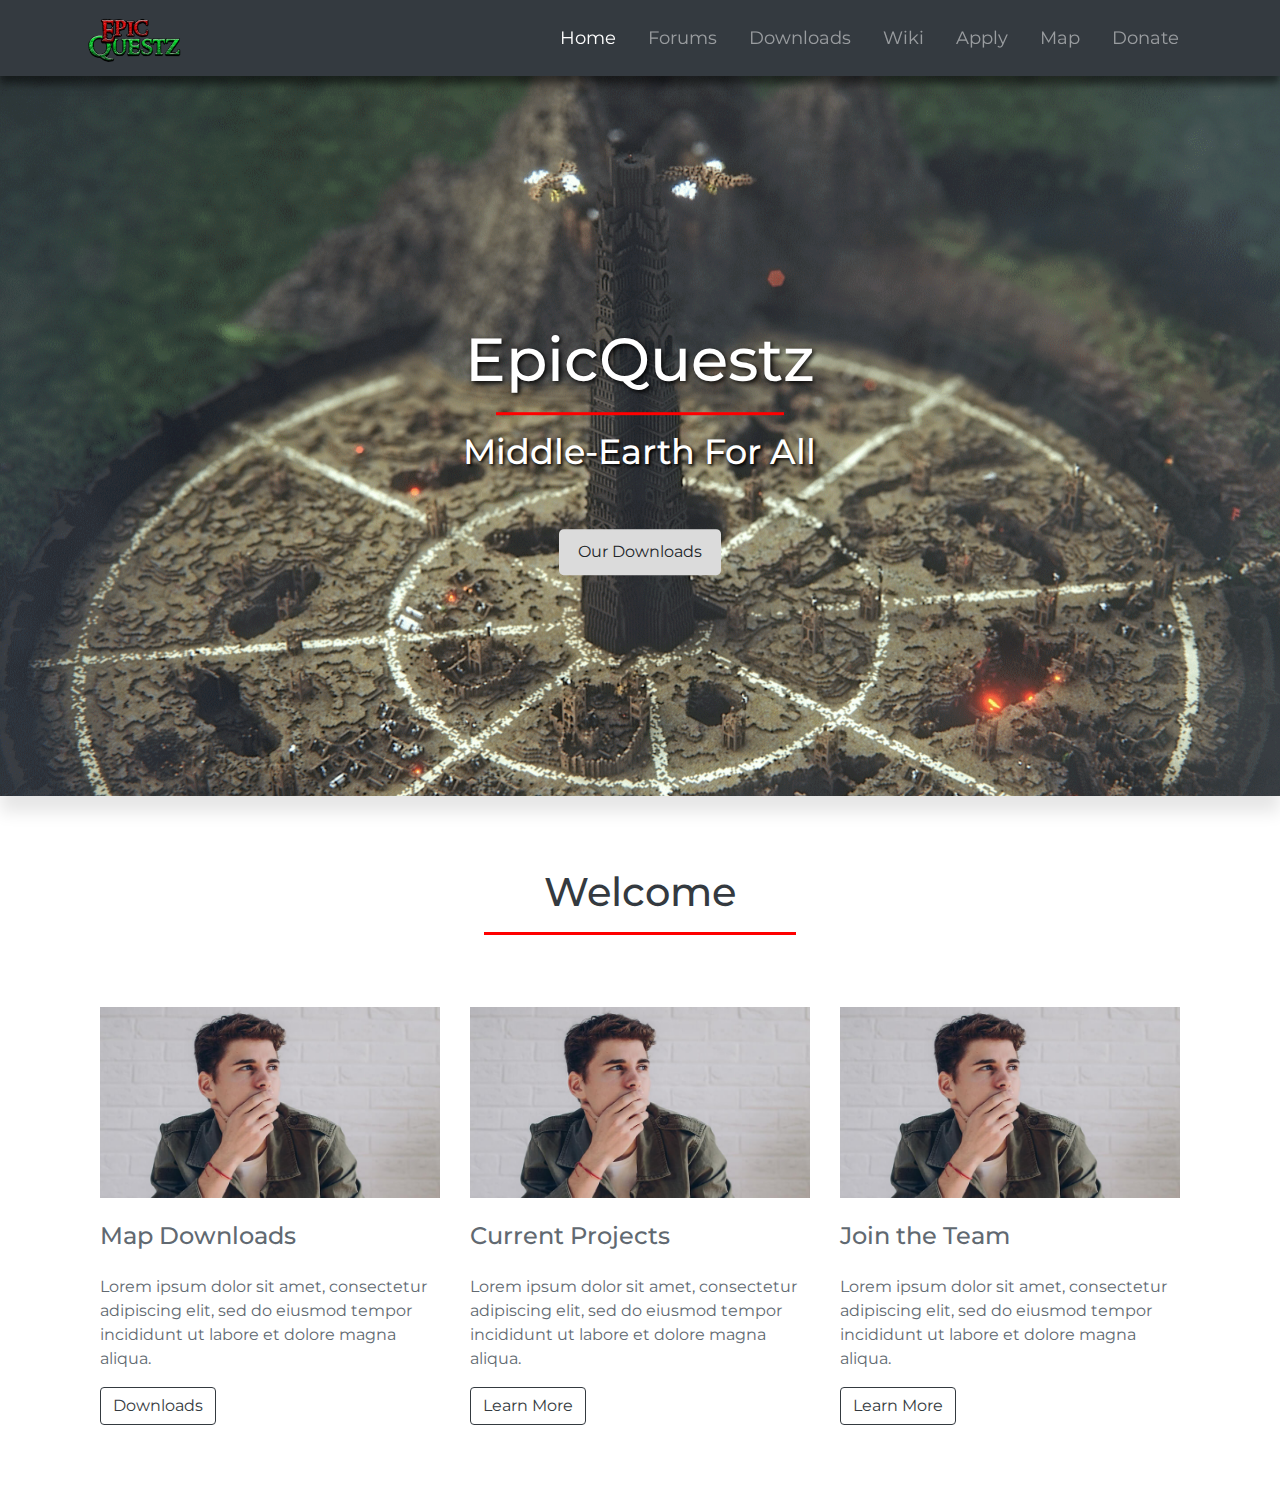
==== index.html @ c65440f3 "Initial Shit" ====
<!DOCTYPE html>
<html lang="en">
<head>
	<meta charset="UTF-8">
	<meta name="viewport" content="width=device-width, initial-scale=1.0, viewport-fit=cover">
   <meta http-equiv="X-UA-Compatible" content="ie=edge">
	<title>EpicQuestz | Middle-Earth for All</title>
	<link rel="shortcut icon" href="img/favicon.png">
	<!-- Bootstrap 4.5 CSS -->
	<link rel="stylesheet" href="css/bootstrap.min.css">
	<!-- Style CSS -->
	<link rel="stylesheet" href="css/style.css">
	<!-- Google Fonts -->
	<link href="https://fonts.googleapis.com/css?family=Montserrat:300,400,500,600,700&display=swap" rel="stylesheet">
</head>
<body>



	<!-- Navigation -->
	<nav class="navbar bg-dark navbar-dark navbar-expand-lg">
		<div class="container">
			<a href="index.html" class="navbar-brand"><img src="img/logo.png" alt="Logo"></a>
			
			<button class="navbar-toggler" type="button" data-toggle="collapse" data-target="#navbarResonsive">
				<span class="navbar-toggler-icon"></span>
			</button>
			
			
			<div class="collapse navbar-collapse" id="navbarResponsive">
				<ul class="navbar-nav ml-auto">
					<li class="nav-item"><a href="index.html" class="nav-link active">Home</a></li>
					<li class="nav-item"><a href="" class="nav-link">Forums</a></li>
					<li class="nav-item"><a href="" class="nav-link">Downloads</a></li>
					<li class="nav-item"><a href="" class="nav-link">Wiki</a></li>
					<li class="nav-item"><a href="" class="nav-link">Apply</a></li>
					<li class="nav-item"><a href="" class="nav-link">Map</a></li>
					<li class="nav-item"><a href="" class="nav-link">Donate</a></li>
				</ul>
				
				
			</div>
		
		</div>
	</nav>
	<!-- End Navigation -->


	<!-- Image Carousel -->

	<div id="carousel" class="carousel slide row" data-ride="carousel" data-interval="5000">

		<!-- Carousel Content -->
		<div id="carousel-inner" class="w-100">
			<div class="carousel-item active">
				<img src="img/carousel/2.png" class="w-100">
				<div class="carousel-caption">
					<div class="container">
						<div class="row justify-content-center">
							<div class="col-8 d-none d-lg-block py-3 px-0">
								<h1>EpicQuestz</h1>
								<div class="border-top border-primary w-50 mx-auto my-3"></div>
								<h3 class="pb=3">Middle-Earth For All</h3>
								<a href="#" class="btn btn-light btn-lg">Our Downloads</a>
							</div>
						</div>
					</div>
				</div>
			</div>
			<div class="carousel-item">
				<img src="img/carousel/1.png" class="w-100">
				<div class="carousel-caption">
					<div class="container">
						<div class="row justify-content-center">
							<div class="col-8 d-none d-lg-block py-3 px-0">
								<h1>EpicQuestz</h1>
								<div class="border-top border-primary w-50 mx-auto my-3"></div>
								<h3 class="pb=3">build.epicquestz.com</h3>
								<a href="#" class="btn btn-light btn-lg">Join Us!</a>
							</div>
						</div>
					</div>
				</div>
			</div>
			<div class="carousel-item">
				<img src="img/carousel/3.png" class="w-100">
				<div class="carousel-caption">
					<div class="container">
						<div class="row justify-content-center">
							<div class="col-8 d-none d-lg-block py-3 px-0">
								<h1>EpicQuestz</h1>
								<div class="border-top border-primary w-50 mx-auto my-3"></div>
								<h3 class="pb=3">Tolkien in Minecraft</h3>
								<a href="#" class="btn btn-light btn-lg">About Us</a>
							</div>
						</div>
					</div>
				</div>
			</div>
		</div>
		
		
		<!-- End Carousel Content -->


	</div>
		<!-- End Image Carousel -->


	
		<!-- Main Page Heading -->
	<div>
		<div class="col-12 text-center mt-5">
			<h1 class="text-dark pt-4">Welcome</h1>
			<div class="border-top border-primary w-25 mx-auto my-3">
			</div>
		</div>
		
<!-- Three Column Section -->	

		<div class="container">
			<div class="row my-5">
				<div class="col-md-4 my-4">
					<img src="img/1.jpg" class="w-100">
					<h4 class="my-4">Map Downloads</h4>
					<p>Lorem ipsum dolor sit amet, consectetur adipiscing elit, sed do eiusmod tempor incididunt ut labore et dolore magna aliqua.</p>
					<a href="#" class="btn btn-outline-dark btn-md">Downloads</a>
				</div>
				<div class="col-md-4 my-4">
					<img src="img/1.jpg" class="w-100">
					<h4 class="my-4">Current Projects</h4>
					<p>Lorem ipsum dolor sit amet, consectetur adipiscing elit, sed do eiusmod tempor incididunt ut labore et dolore magna aliqua.</p>
					<a href="#" class="btn btn-outline-dark btn-md">Learn More</a>
				</div>
				<div class="col-md-4 my-4">
					<img src="img/1.jpg" class="w-100">
					<h4 class="my-4">Join the Team</h4>
					<p>Lorem ipsum dolor sit amet, consectetur adipiscing elit, sed do eiusmod tempor incididunt ut labore et dolore magna aliqua.</p>
					<a href="#" class="btn btn-outline-dark btn-md">Learn More</a>
				</div>
			</div>
		</div>
	</div>







	<!-- End Three Column Section -->


	<!-- Emoji Navbar First -->


	<!-- Start Fixed Background IMG -->

	<!-- End Fixed Background IMG -->
 
	
	<!-- Emoji Navbar Second -->


	<!-- Modal Popup -->

		
	<!-- Start Two Column Section -->

	<!-- End Two Column Section -->


	<!-- Start Jumbotron -->

	<!-- End Jumbotron -->


	<!-- Start Footer -->

	<!-- End Footer -->


	<!-- Start Socket -->

	<!-- End Socket -->

	<div class="container my-5"></div>

	<!-- Script Source Files -->

	<!-- jQuery -->
	<script src="js/jquery-3.5.1.min.js"></script>
	<!-- Bootstrap 4.5 JS -->
	<script src="js/bootstrap.min.js"></script>
	<!-- Popper JS -->
	<script src="js/popper.min.js"></script>
	<!-- Font Awesome -->
	<script src="js/all.min.js"></script>

	<!-- End Script Source Files -->
</body>
</html>
---- css/style.css ----
/*-- Body Reset --*/
body {
  overflow-x: hidden;
  font-family: 'Montserrat', sans-serif;
  color: #616971;
}


/*============= NAVIGATION =============*/
.navbar-brand img {
	height: 3rem;
}

.navbar {
	font-size: 1.15rem;
	font-weight:400;
	box-shadow: 0 .5rem .5rem rgba(0, 0, 0, .5);
	z-index: 1;
}

.nav-item {
	padding: .5rem;
}



/*============= CAROUSEL =============*/

#carousel {
	box-shadow: 0 1rem 1rem rgba(0, 0, 0, .1);
}

.carousel-inner {
	max-height: 30rem!important;
	width: 100%;
	height: 100%;	
}
/*---Change Carousel Transition Speed --*/
.carousel-item-next,
.carousel-item-prev,
.carousel-item.active {
	transition: transform 1.2s ease;
}

.carousel-item .img-fluid {

}


/*-- Carousel Content --*/
.carousel-caption {
	position: absolute;
	top: 52%;
	transform: translateY(-50%);
}

.carousel-caption h1 {
	font-size: 3.8rem;
	text-shadow: .1rem .1rem .3rem rgba(0, 0, 0, 1);
}

.carousel-caption h3 {
	font-size: 2.2rem;
	text-shadow: .1rem .1rem .2rem rgba(0, 0, 0, 1);
}

.border-primary {
	border-top: .2rem solid #FF0000!important;
}

.btn-lg {
	border-radius: 1;
	font-size: 1rem;
	border-width: medium;
	background-color: #dbdbdb;
	border-color: #dbdbdb;
	margin-top: 3rem;
}



/*===== FIXED BACKGROUND IMG =====*/

.fixed-background {
  overflow: hidden; /*-- Correction for iOS --*/
}



/*-- Emoji Navbar --*/



/*============= FOOTER =============*/



/*============= SOCKET =============*/



/*============= MEDIA QUERIES =============*/

/* Devices under 1199px (xl) */
@media (max-width: 1199.98px) {

}
/* Devices under 768px (md) */
@media (max-width: 767.98px) {

}


/*============ BOOTSTRAP BREAK POINTS:

Extra small (xs) devices (portrait phones, less than 576px)
No media query since this is the default in Bootstrap

Small (sm) devices (landscape phones, 576px and up)
@media (min-width: 576px) { ... }

Medium (md) devices (tablets, 768px and up)
@media (min-width: 768px) { ... }

Large (lg) devices (desktops, 992px and up)
@media (min-width: 992px) { ... }

Extra (xl) large devices (large desktops, 1200px and up)
@media (min-width: 1200px) { ... }

=============*/

/*-- Bootstrap Mobile Gutter Fix --*/
.row, .container-fluid {
  margin-left: 0px !important;
  margin-right: 0px !important;
}

/*-- Fixed Background Image --*/
.fixed-background {
  position: relative;
  width: 100%;
  z-index: 1000!important;
}
.fixed-wrap {
  clip: rect(0, auto, auto, 0);
  position: absolute;
  top: 0;
  left: 0;
  width: 100%;
  height: 100%;
  z-index: -999 !important;
}
.fixed {
  z-index: -999!important;
  display: block;
  top: 0;
  left: 0;
  width: 100%;
  height: 100%;
  background-size: cover;
  background-position: center center;
  -webkit-transform: translateZ(0);
  transform: translateZ(0);
  will-change: transform;
}
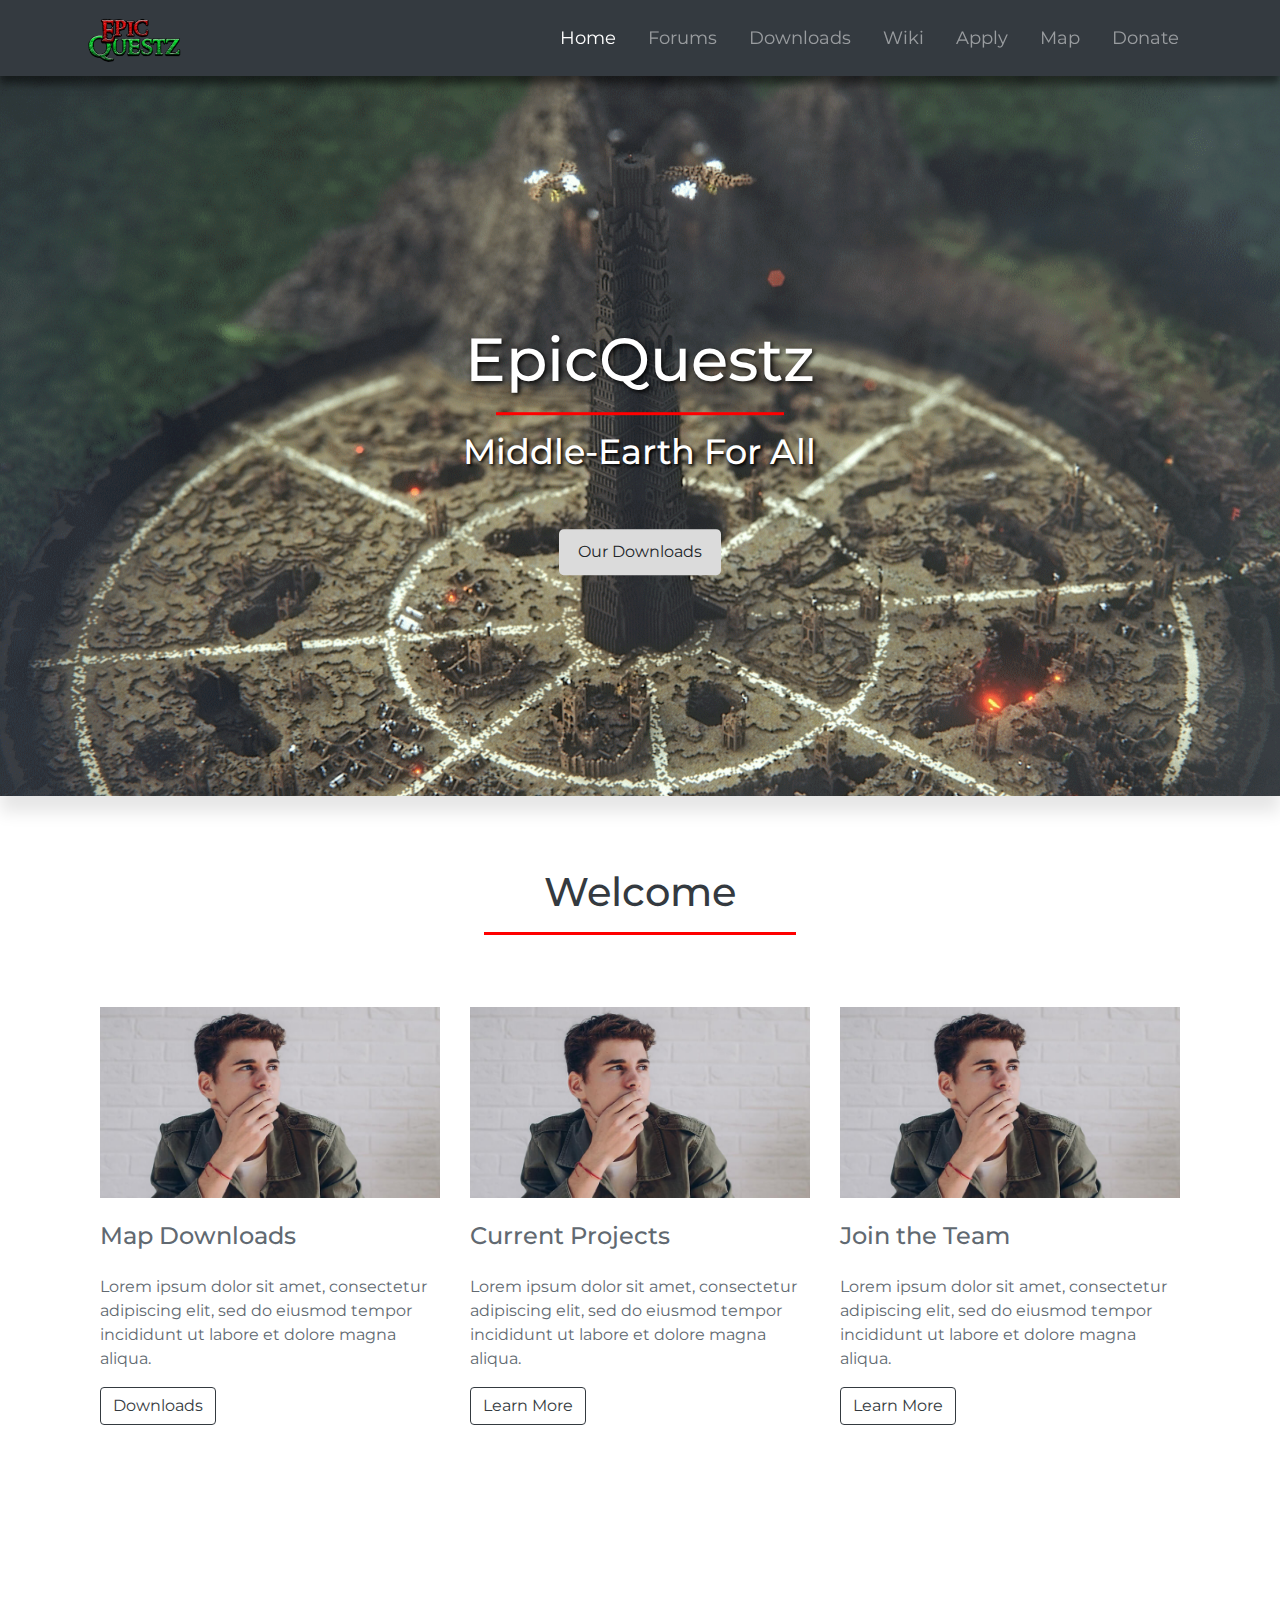
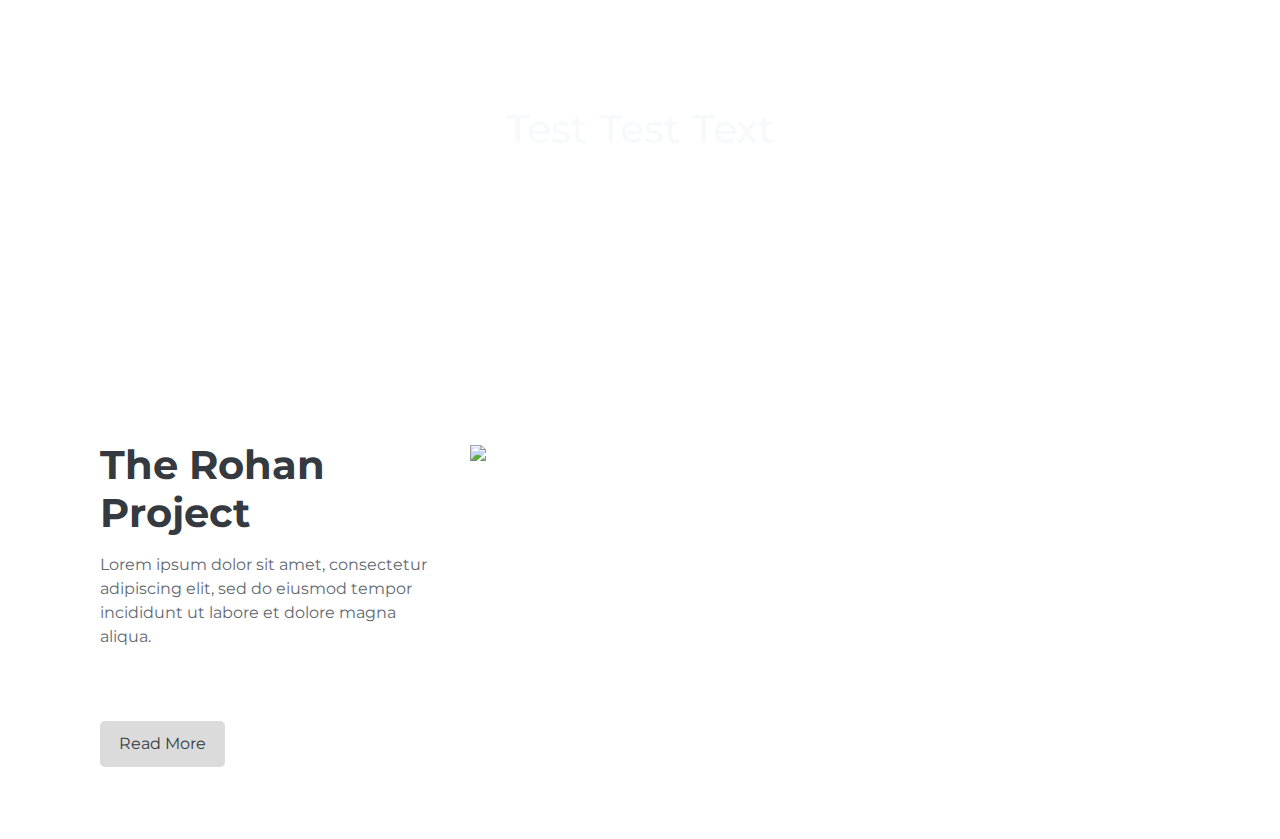
==== commit 6fe7ace1: "More general work on homepage" ====
--- a/index.html
+++ b/index.html
@@ -43,7 +43,6 @@
 		
 		</div>
 	</nav>
-	<!-- End Navigation -->
 
 
 	<!-- Image Carousel -->
@@ -98,17 +97,12 @@
 				</div>
 			</div>
 		</div>
-		
-		
-		<!-- End Carousel Content -->
-
-
-	</div>
-		<!-- End Image Carousel -->
+	</div>
+
 
 
 	
-		<!-- Main Page Heading -->
+	<!-- Main Page Heading -->
 	<div>
 		<div class="col-12 text-center mt-5">
 			<h1 class="text-dark pt-4">Welcome</h1>
@@ -116,7 +110,7 @@
 			</div>
 		</div>
 		
-<!-- Three Column Section -->	
+	<!-- Three Column Section -->	
 
 		<div class="container">
 			<div class="row my-5">
@@ -146,26 +140,36 @@
 
 
 
-
-
-	<!-- End Three Column Section -->
-
-
-	<!-- Emoji Navbar First -->
-
-
-	<!-- Start Fixed Background IMG -->
-
-	<!-- End Fixed Background IMG -->
- 
+	<!-- Fixed Background IMG -->
 	
-	<!-- Emoji Navbar Second -->
-
-
-	<!-- Modal Popup -->
-
-		
-	<!-- Start Two Column Section -->
+	<div class="fixed-background">
+		<div class="row text-light py-5">
+			<div class="col-12 text-center">
+				<h1>Test Test Text</h1>
+			</div>
+		
+		</div>
+
+		
+		<div class="fixed-wrap">
+			<div class="fixed">
+			</div>
+		</div>
+	</div>
+
+
+		
+	<!-- Two Column Section -->
+	<div class="container my-5">
+		<div class="row py-4">
+			<div class="col-lg-4 mb-4 my-lg-auto">
+				<h1 class="text-dark font-weight-bold mb-3">The Rohan Project</h1>
+				<p class="mb-4">Lorem ipsum dolor sit amet, consectetur adipiscing elit, sed do eiusmod tempor incididunt ut labore et dolore magna aliqua.</p>
+				<a href="#" class="btn btn-outline-dark btn-lg">Read More</a>
+			</div>
+			<div class="col-lg-8"><img src="img/Rohan.png" class="w-100"></div>
+		</div>
+	</div>
 
 	<!-- End Two Column Section -->
 
--- a/css/style.css
+++ b/css/style.css
@@ -82,10 +82,14 @@
 /*===== FIXED BACKGROUND IMG =====*/
 
 .fixed-background {
-  overflow: hidden; /*-- Correction for iOS --*/
+	overflow: hidden;
+	padding: 10rem 0;
 }
 
-
+.fixed {
+	background-image: url('../img/Background.png');
+	position: fixed;
+}
 
 /*-- Emoji Navbar --*/
 
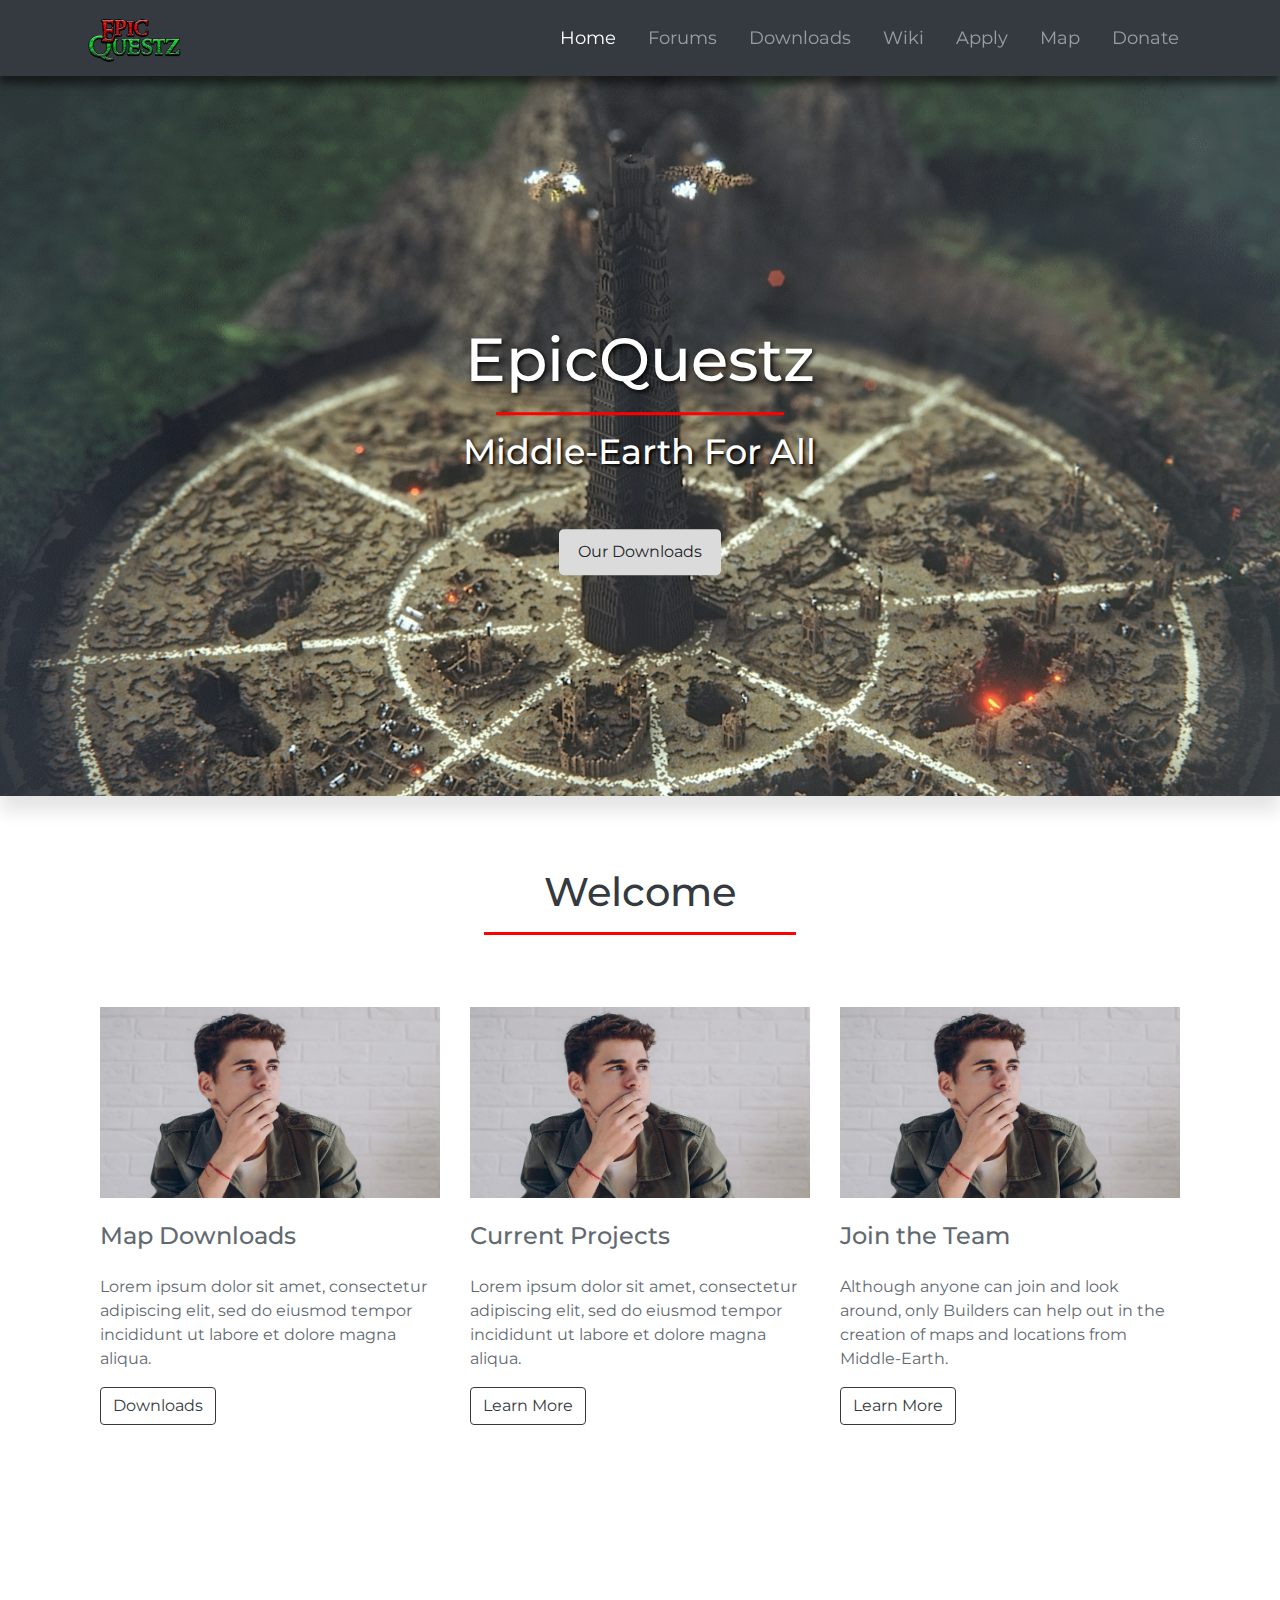
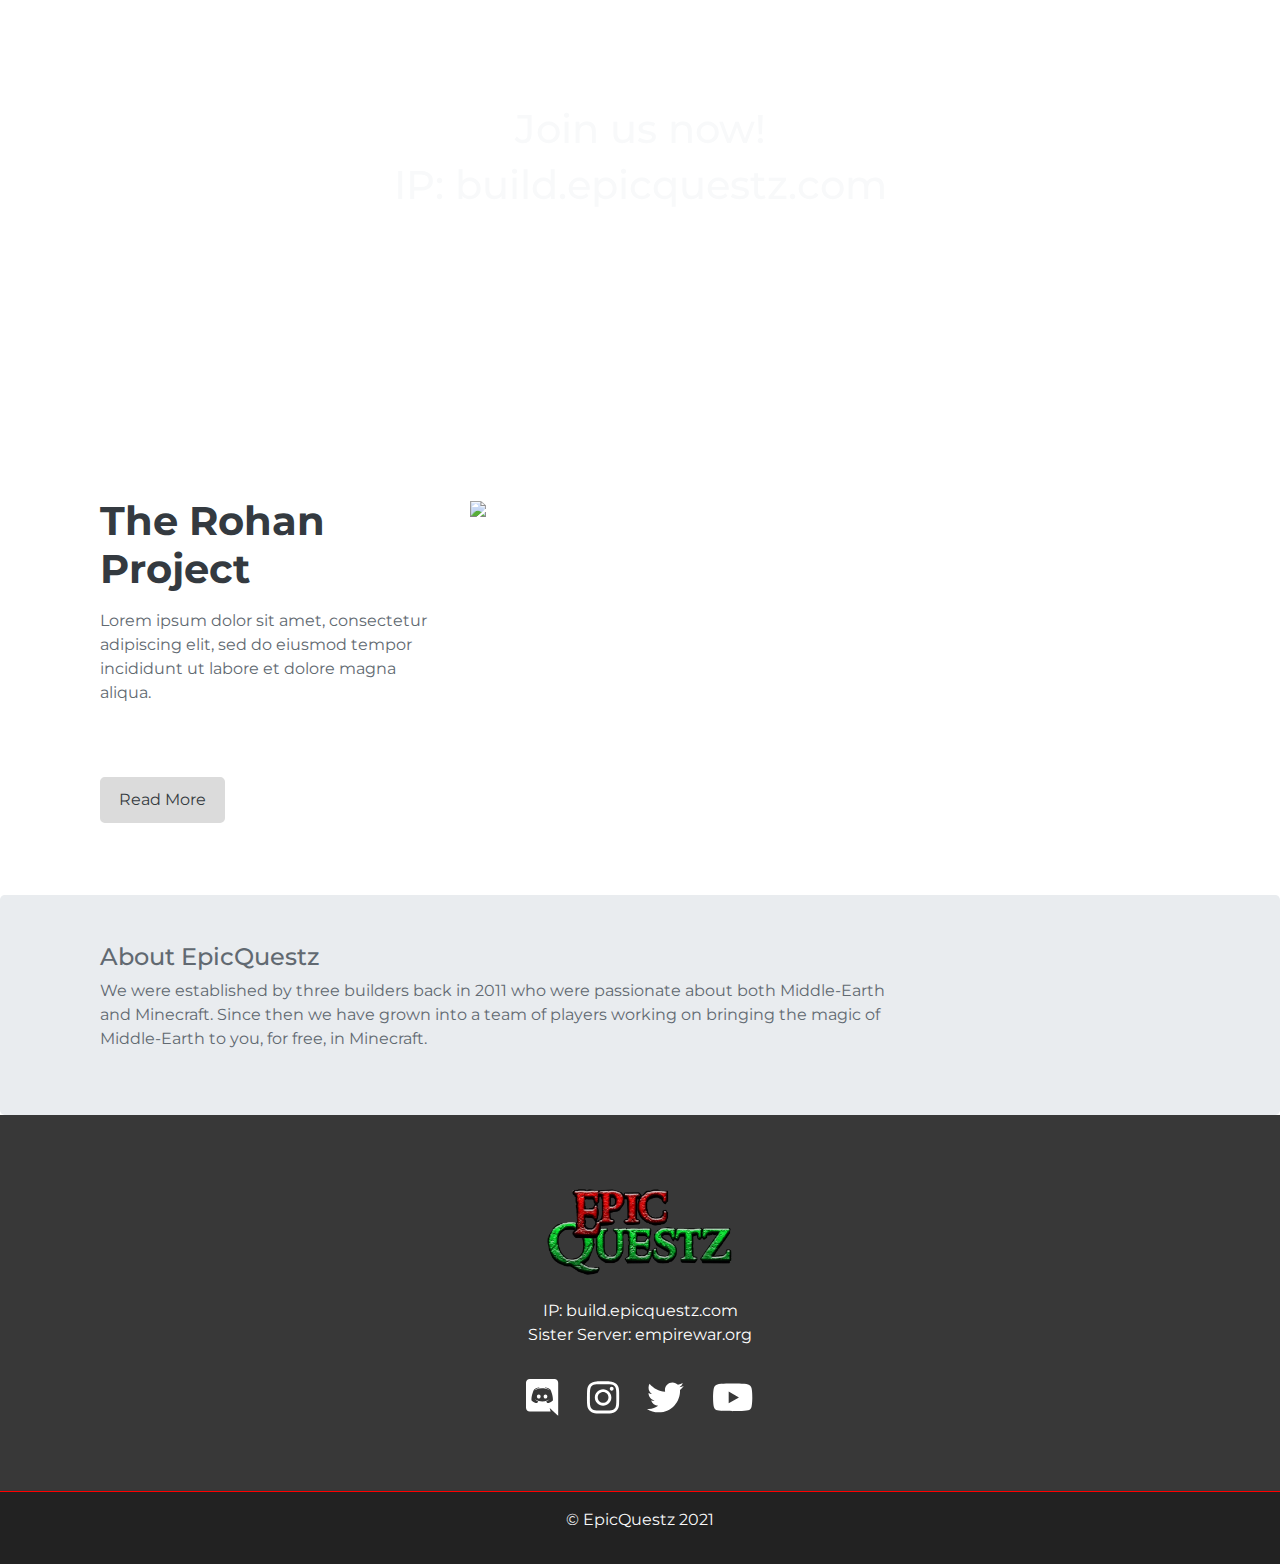
==== commit 43db3cc6: "Further Changes" ====
--- a/index.html
+++ b/index.html
@@ -129,7 +129,7 @@
 				<div class="col-md-4 my-4">
 					<img src="img/1.jpg" class="w-100">
 					<h4 class="my-4">Join the Team</h4>
-					<p>Lorem ipsum dolor sit amet, consectetur adipiscing elit, sed do eiusmod tempor incididunt ut labore et dolore magna aliqua.</p>
+					<p>Although anyone can join and look around, only Builders can help out in the creation of maps and locations from Middle-Earth.</p>
 					<a href="#" class="btn btn-outline-dark btn-md">Learn More</a>
 				</div>
 			</div>
@@ -145,7 +145,8 @@
 	<div class="fixed-background">
 		<div class="row text-light py-5">
 			<div class="col-12 text-center">
-				<h1>Test Test Text</h1>
+				<h1>Join us now!</h1>
+				<h1>IP: build.epicquestz.com</h1>
 			</div>
 		
 		</div>
@@ -171,24 +172,49 @@
 		</div>
 	</div>
 
-	<!-- End Two Column Section -->
-
-
-	<!-- Start Jumbotron -->
-
-	<!-- End Jumbotron -->
-
-
-	<!-- Start Footer -->
-
-	<!-- End Footer -->
-
-
-	<!-- Start Socket -->
-
-	<!-- End Socket -->
-
-	<div class="container my-5"></div>
+
+
+	<!-- "Jumbotron" -->
+
+	<div class="jumbotron py-5 mb-0">
+		<div class="container">
+			<div class="row">
+				<div class="col-md-7 col-lg-8 col-xl-9 my-auto">
+					<h4>About EpicQuestz</h4>
+					<p>We were established by three builders back in 2011 who were passionate about both Middle-Earth and Minecraft. Since then we have grown into a team of players working on bringing the magic of Middle-Earth to you, for free, in Minecraft.</p>
+				</div>
+			</div>
+		</div>
+	</div>
+
+
+ 
+	<!-- Footer -->
+
+	<footer>
+		<div class="container">
+			<div class="row text-light text-center py-4 justify-content-center">
+				<div class="col-sm-10 col-md-8 col-lg-6">
+					<img src="img/logo.png">
+					<p>IP: build.epicquestz.com<br>Sister Server: empirewar.org</p>
+					<ul class="social pt-3">
+						<li><a href="https://discord.gg/fVYxD9Q" target="_blank"><i class="fab fa-discord"></i></a></li>
+						<li><a href="https://www.instagram.com/epicquestz/" target="_blank"><i class="fab fa-instagram"></i></a></li>
+						<li><a href="https://twitter.com/EpicQuestz" target="_blank"><i class="fab fa-twitter"></i></a></li>
+						<li><a href="https://www.youtube.com/channel/UC3jzgUV-VKEhB1n-6s3fywQ" target="_blank"><i class="fab fa-youtube"></i></a></li>					
+					</ul>
+				</div>
+			</div>
+		</div>
+	</footer>
+
+
+	<!-- Socket -->
+	
+	<div class="socket text-light text-center py-3">
+		<p>&copy; EpicQuestz 2021</p>
+	</div>
+
 
 	<!-- Script Source Files -->
 
--- a/css/style.css
+++ b/css/style.css
@@ -91,48 +91,53 @@
 	position: fixed;
 }
 
-/*-- Emoji Navbar --*/
-
-
 
 /*============= FOOTER =============*/
 
+footer {
+	background-color: #383838;
+	padding: 1rem 2rem 3rem;
+}
 
+footer img {
+	height: 6rem;
+	margin: 1.5rem auto;
+}
+
+footer p,
+footer a,
+.socket a {
+	color: white;
+	text-decoration: none;
+}
+
+ul.social {
+	list-style-type: none;
+	display: flex;
+	max-width: 16rem;
+	margin: 0 auto;
+	padding: 0;
+}
+
+ul.social li {
+	margin: 0 auto;
+}
+
+footer .svg-inline--fa {
+	font-size: 2.3rem;	
+}
+
+footer .svg-inline--fa:hover {
+	color: #68a0d2;
+}
 
 /*============= SOCKET =============*/
 
-
-
-/*============= MEDIA QUERIES =============*/
-
-/* Devices under 1199px (xl) */
-@media (max-width: 1199.98px) {
-
-}
-/* Devices under 768px (md) */
-@media (max-width: 767.98px) {
-
+.socket {
+	background-color: #222;
+	border-top: .1rem solid #FF0000;
 }
 
-
-/*============ BOOTSTRAP BREAK POINTS:
-
-Extra small (xs) devices (portrait phones, less than 576px)
-No media query since this is the default in Bootstrap
-
-Small (sm) devices (landscape phones, 576px and up)
-@media (min-width: 576px) { ... }
-
-Medium (md) devices (tablets, 768px and up)
-@media (min-width: 768px) { ... }
-
-Large (lg) devices (desktops, 992px and up)
-@media (min-width: 992px) { ... }
-
-Extra (xl) large devices (large desktops, 1200px and up)
-@media (min-width: 1200px) { ... }
-
-=============*/
 
 /*-- Bootstrap Mobile Gutter Fix --*/
 .row, .container-fluid {
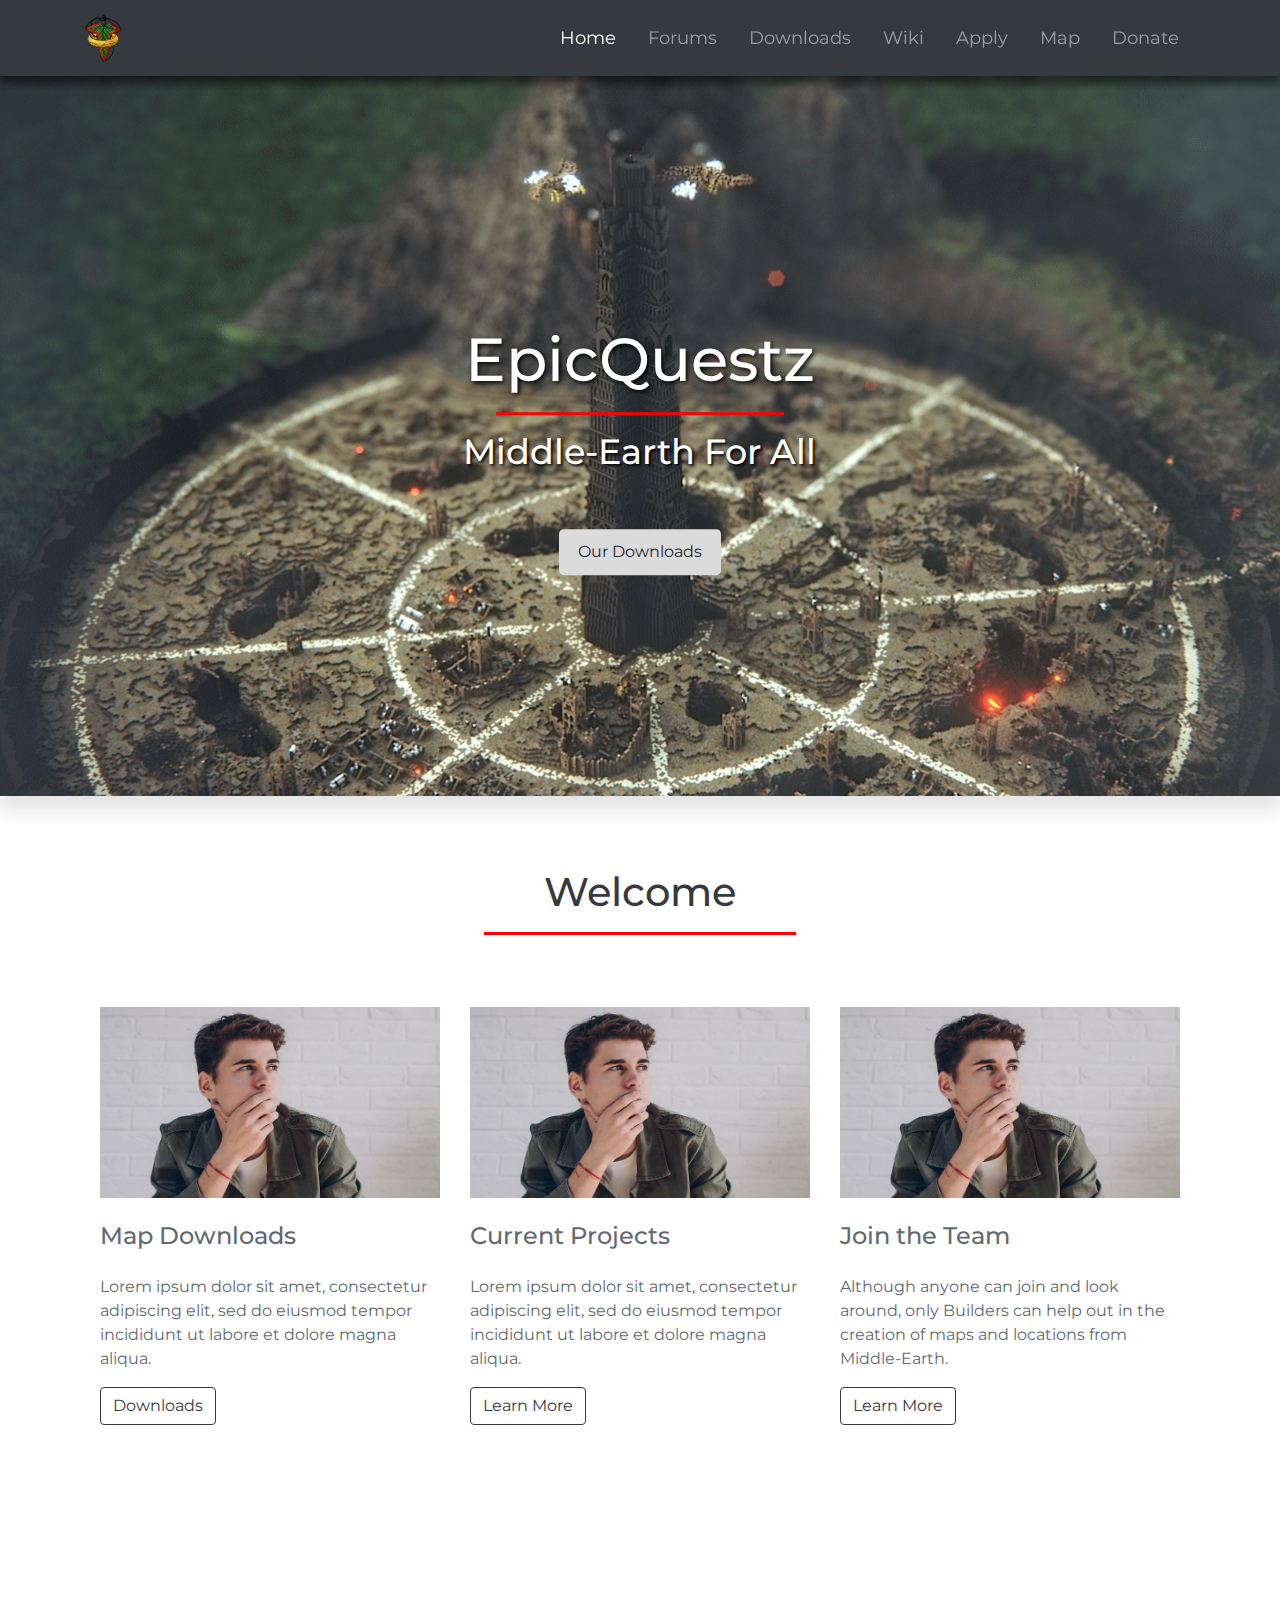
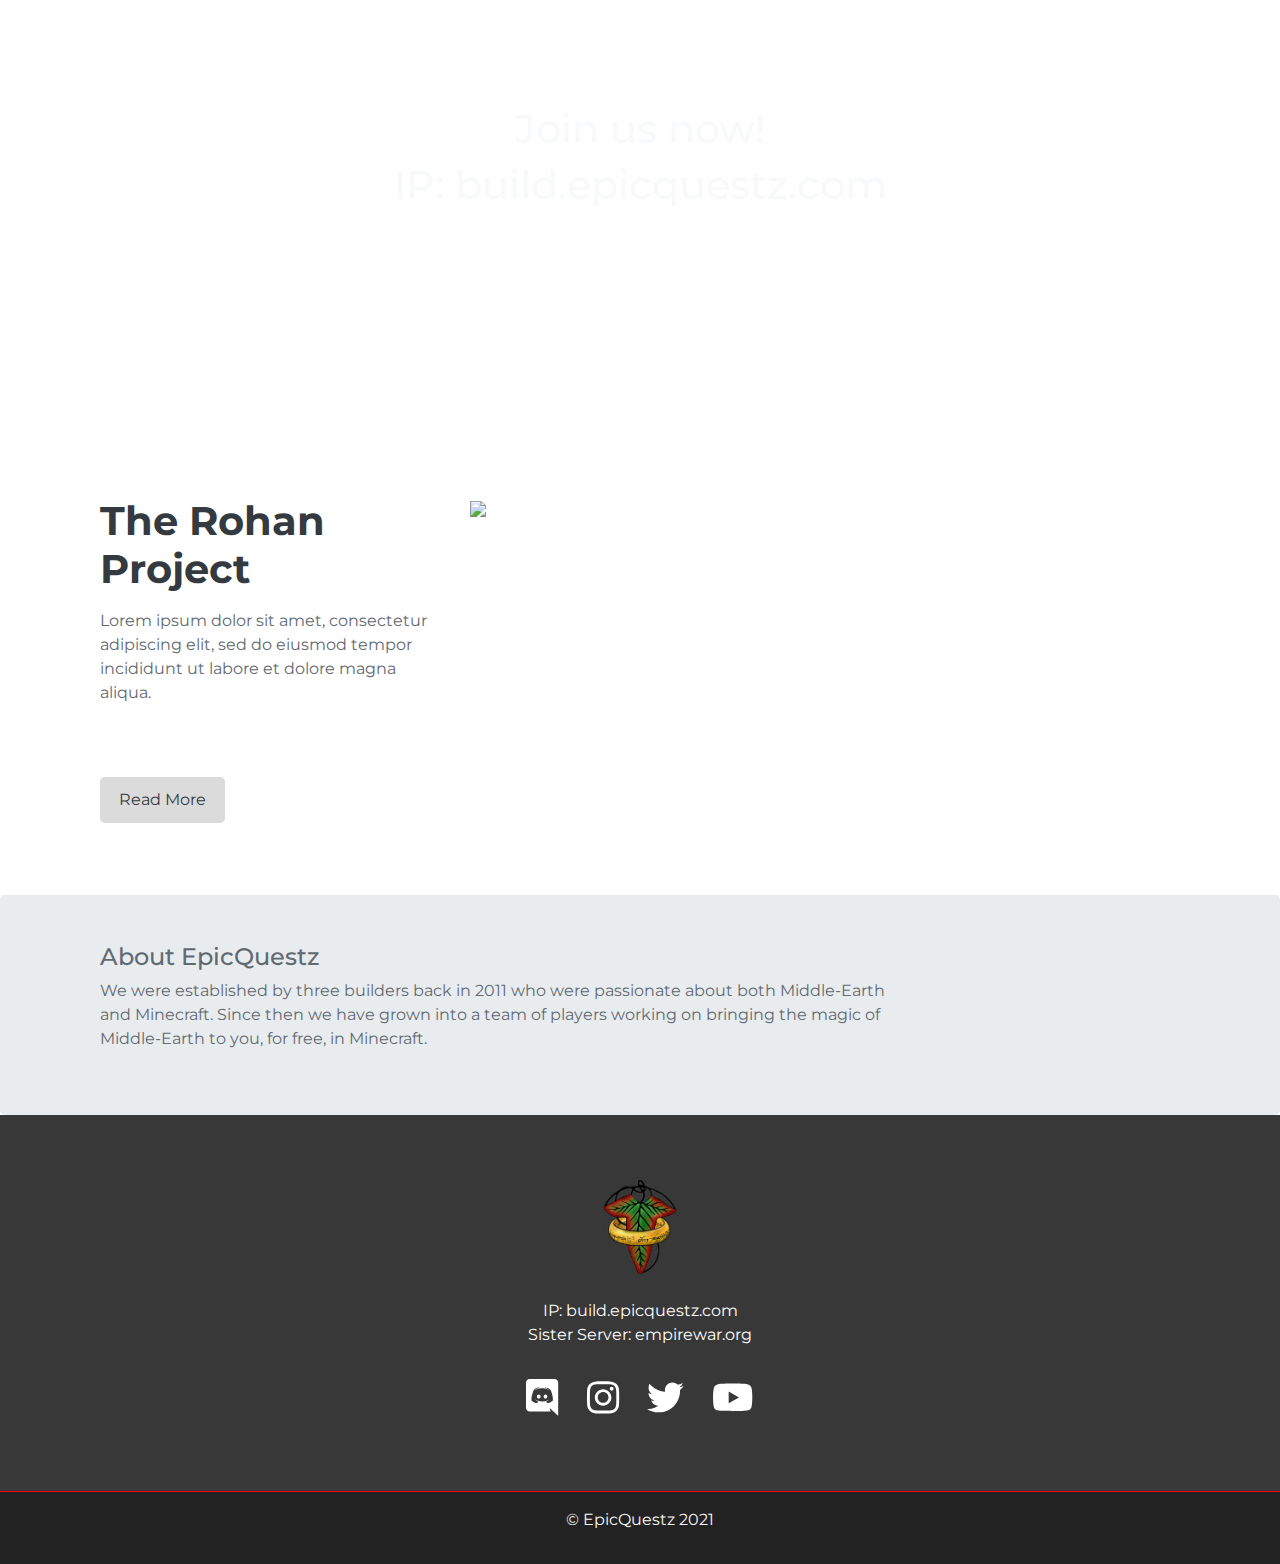
==== commit 03d4349e: "Logo Updates" ====
--- a/index.html
+++ b/index.html
@@ -3,7 +3,7 @@
 <head>
 	<meta charset="UTF-8">
 	<meta name="viewport" content="width=device-width, initial-scale=1.0, viewport-fit=cover">
-   <meta http-equiv="X-UA-Compatible" content="ie=edge">
+	<meta http-equiv="X-UA-Compatible" content="ie=edge">
 	<title>EpicQuestz | Middle-Earth for All</title>
 	<link rel="shortcut icon" href="img/favicon.png">
 	<!-- Bootstrap 4.5 CSS -->
--- a/css/style.css
+++ b/css/style.css
@@ -87,7 +87,7 @@
 }
 
 .fixed {
-	background-image: url('../img/Background.png');
+	background-image: url('../img/background.png');
 	position: fixed;
 }
 
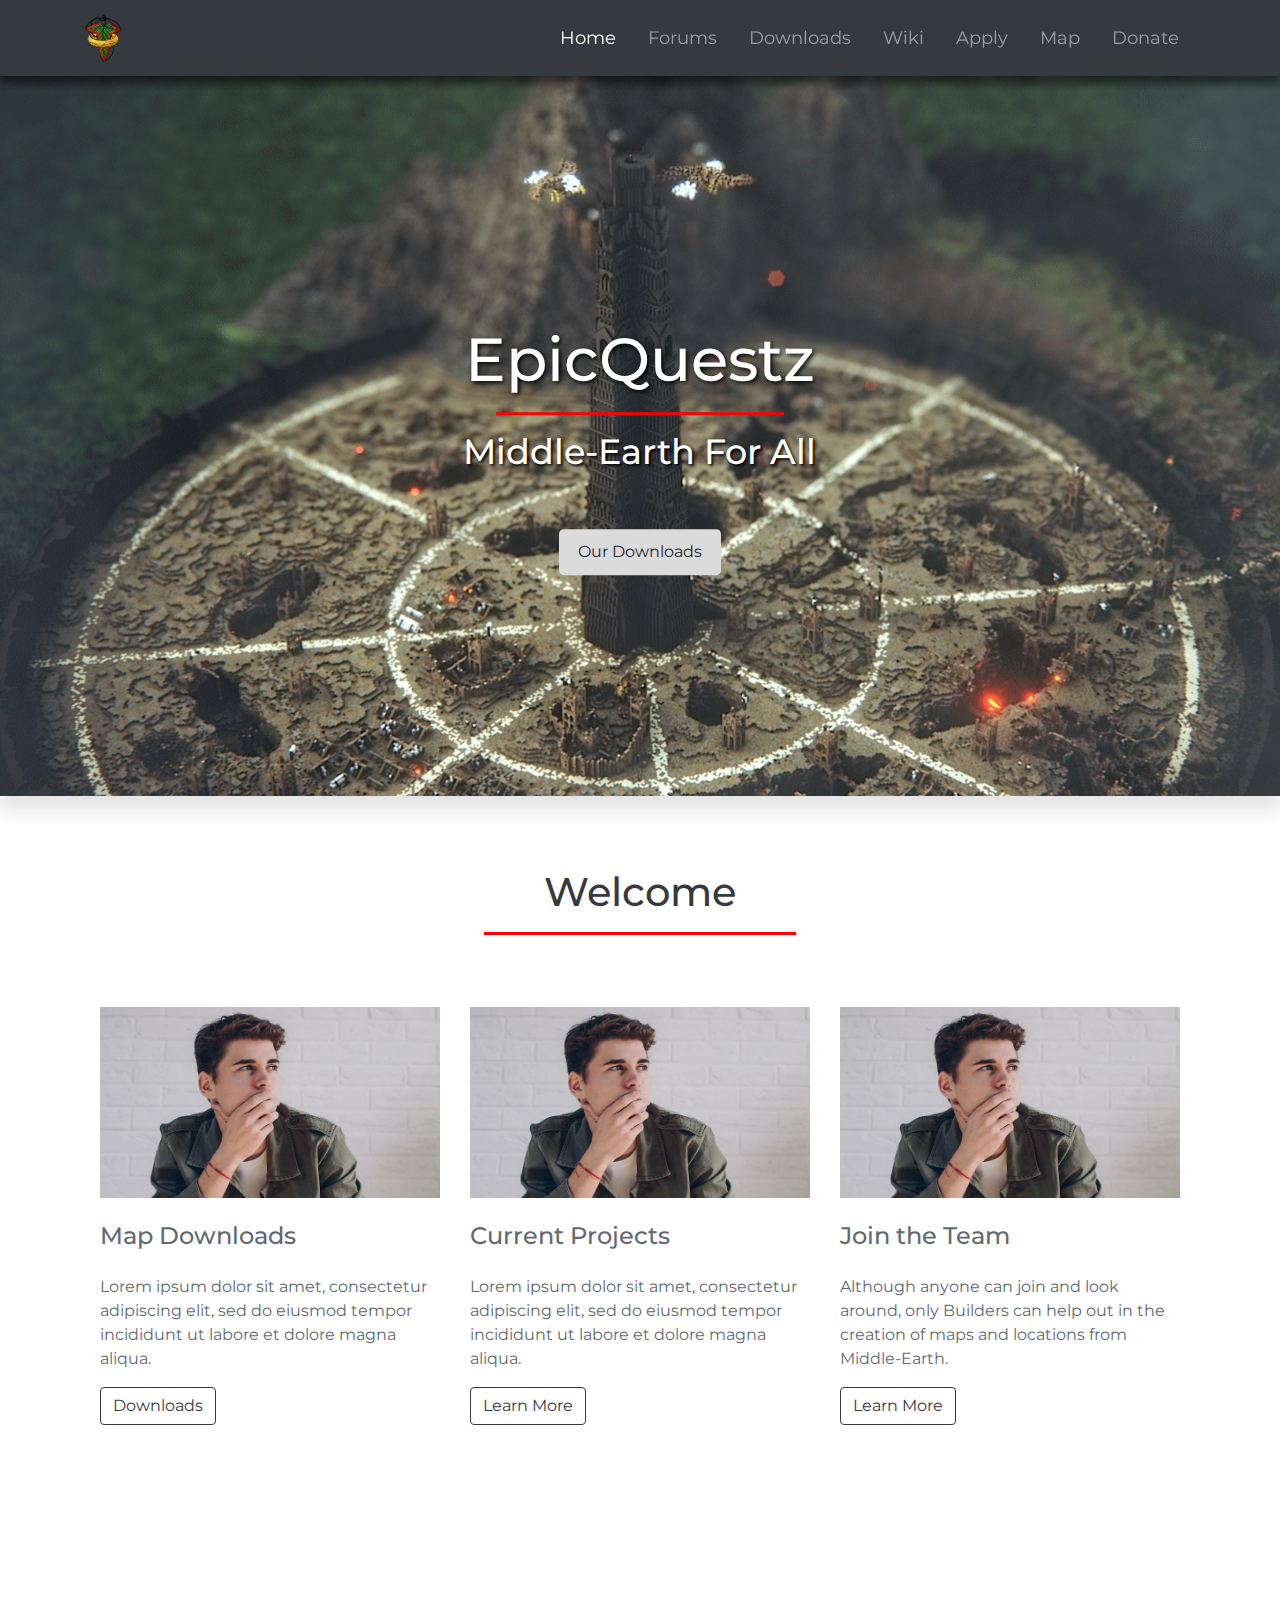
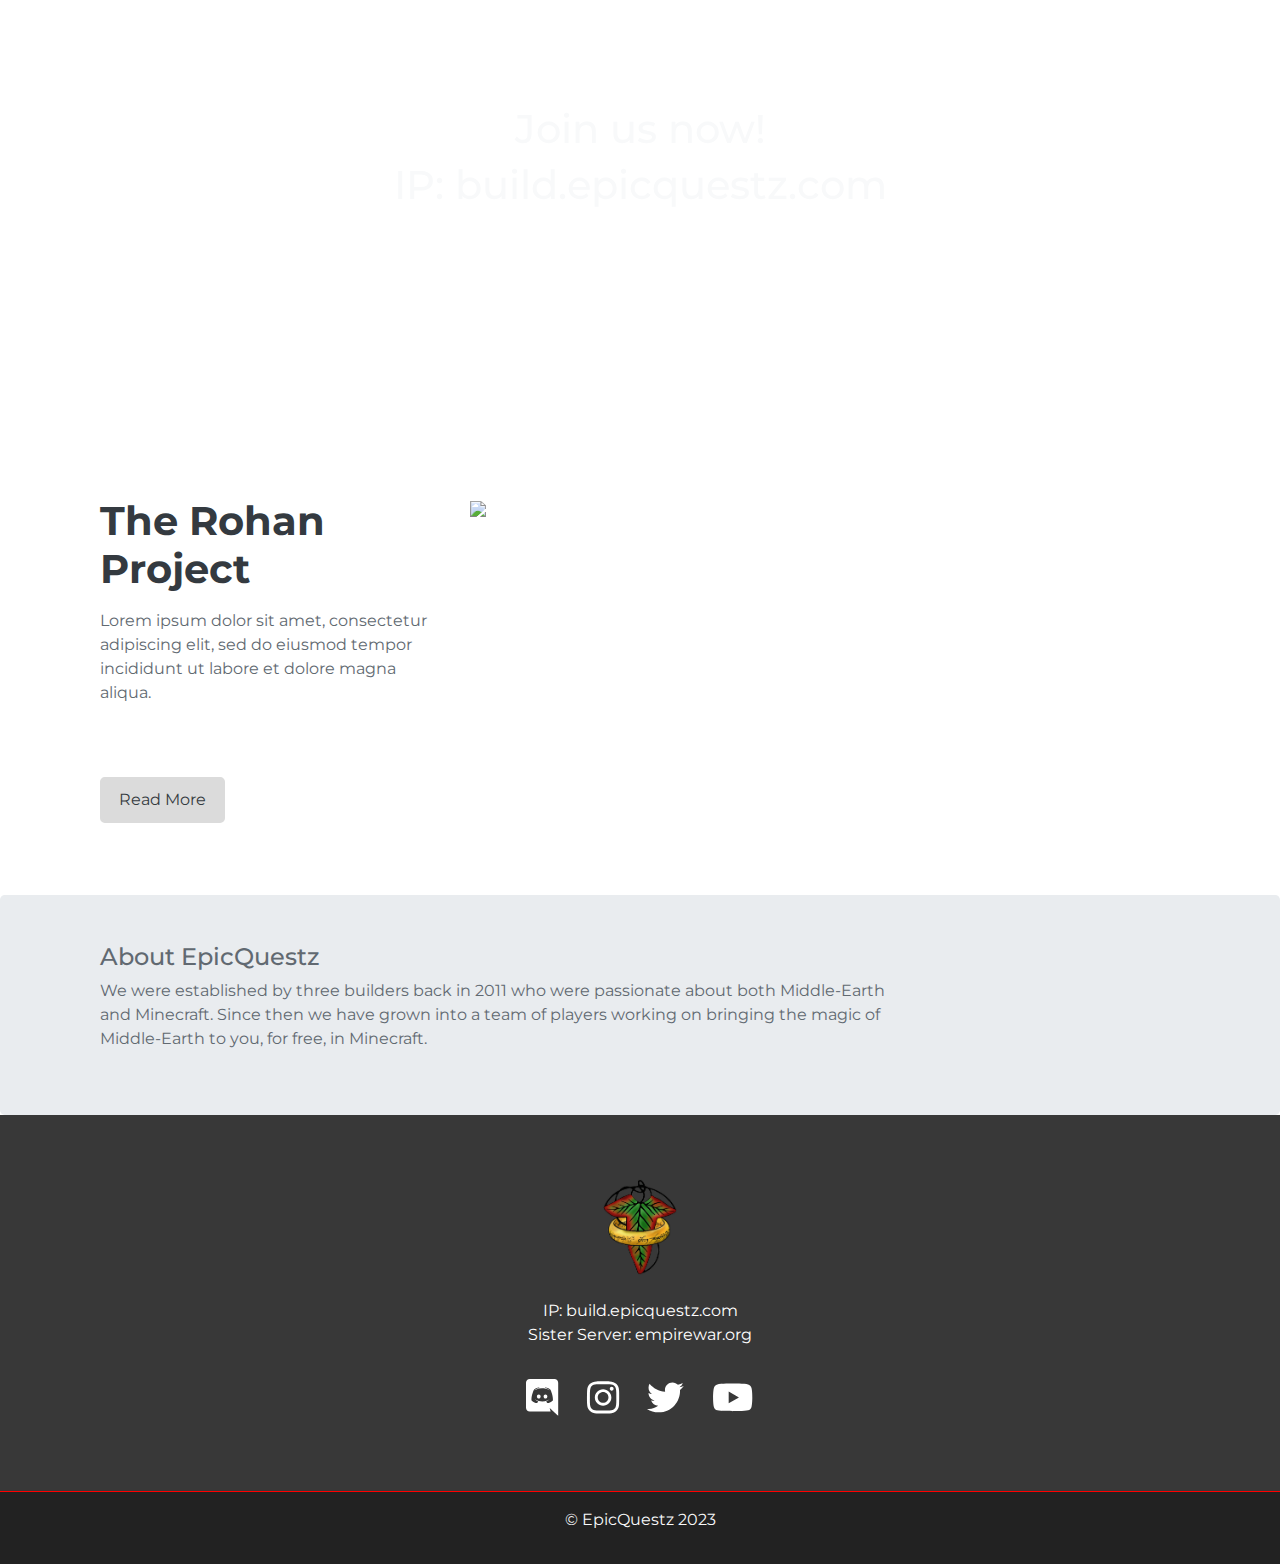
==== commit 3b0c8f7f: "Dates" ====
--- a/index.html
+++ b/index.html
@@ -31,7 +31,7 @@
 				<ul class="navbar-nav ml-auto">
 					<li class="nav-item"><a href="index.html" class="nav-link active">Home</a></li>
 					<li class="nav-item"><a href="" class="nav-link">Forums</a></li>
-					<li class="nav-item"><a href="" class="nav-link">Downloads</a></li>
+					<li class="nav-item"><a href="downloads.html" class="nav-link">Downloads</a></li>
 					<li class="nav-item"><a href="" class="nav-link">Wiki</a></li>
 					<li class="nav-item"><a href="" class="nav-link">Apply</a></li>
 					<li class="nav-item"><a href="" class="nav-link">Map</a></li>
@@ -212,7 +212,7 @@
 	<!-- Socket -->
 	
 	<div class="socket text-light text-center py-3">
-		<p>&copy; EpicQuestz 2021</p>
+		<p>&copy; EpicQuestz 2023</p>
 	</div>
 
 
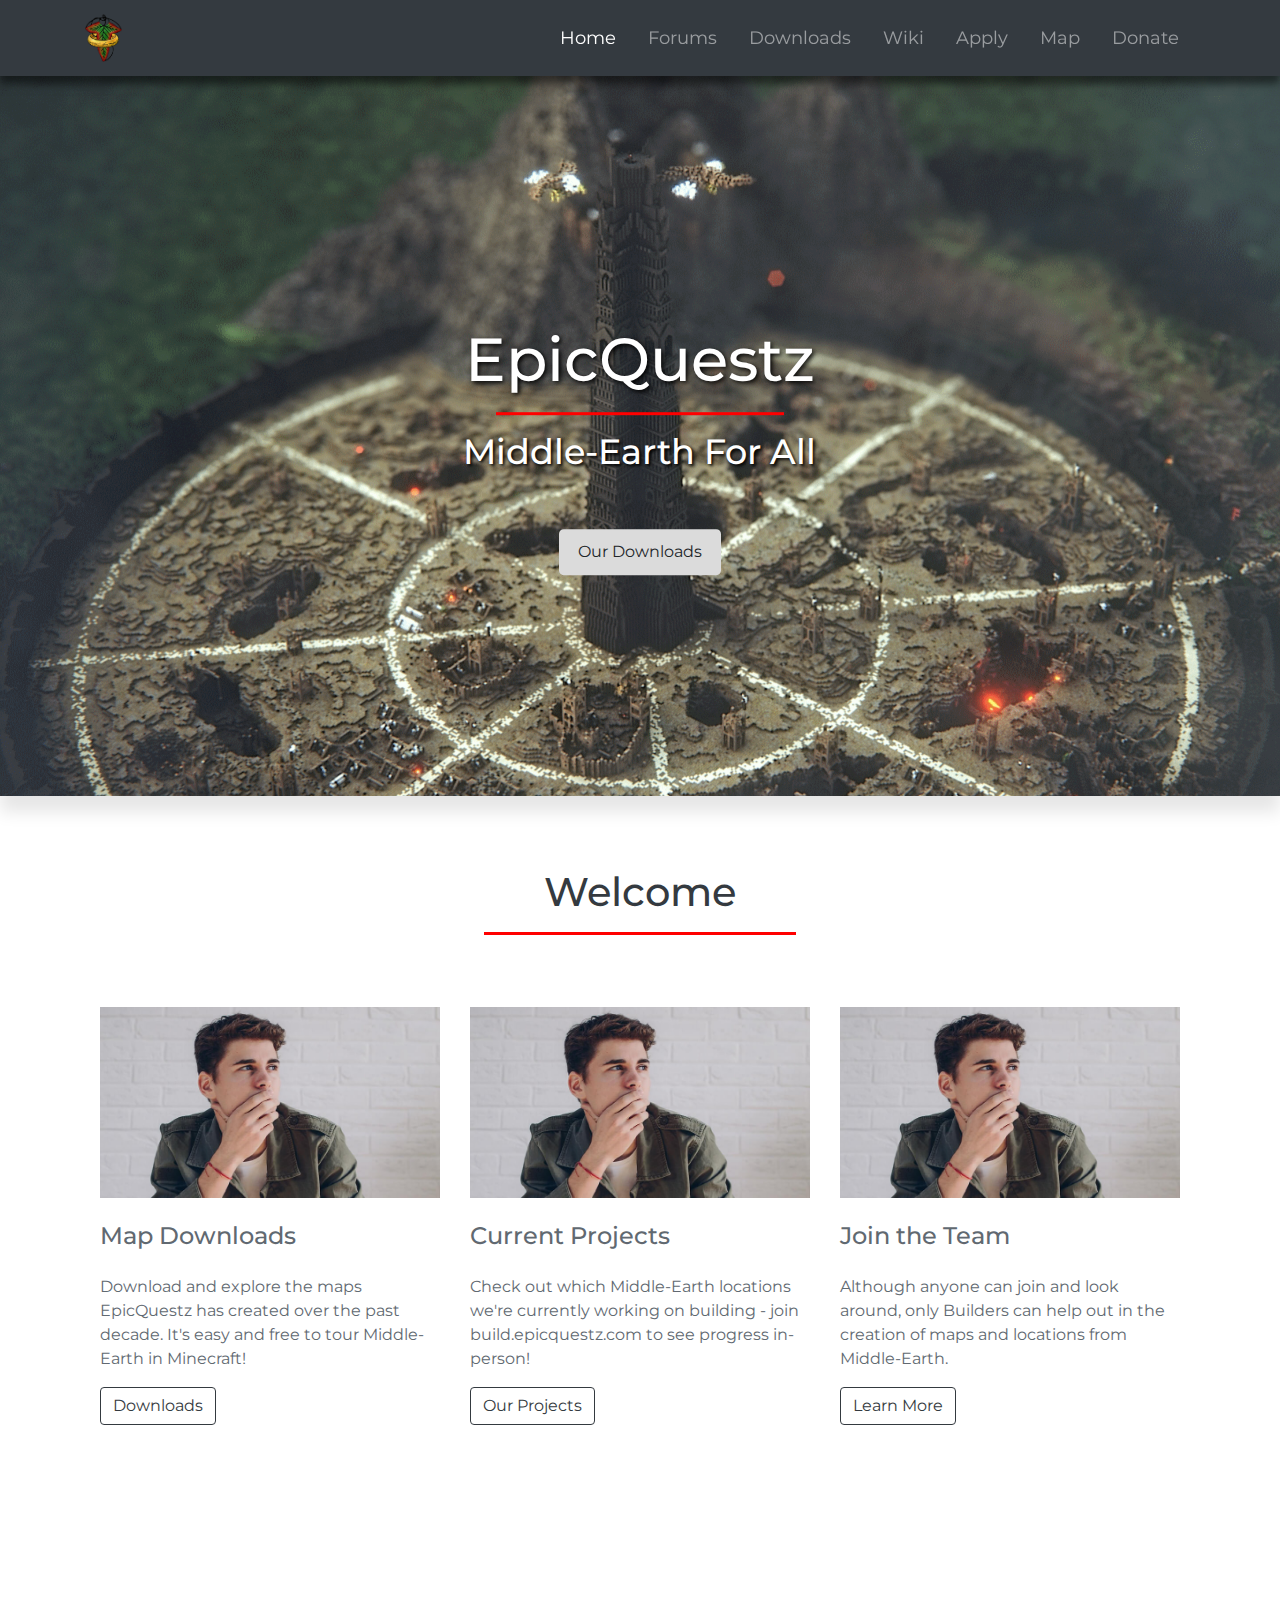
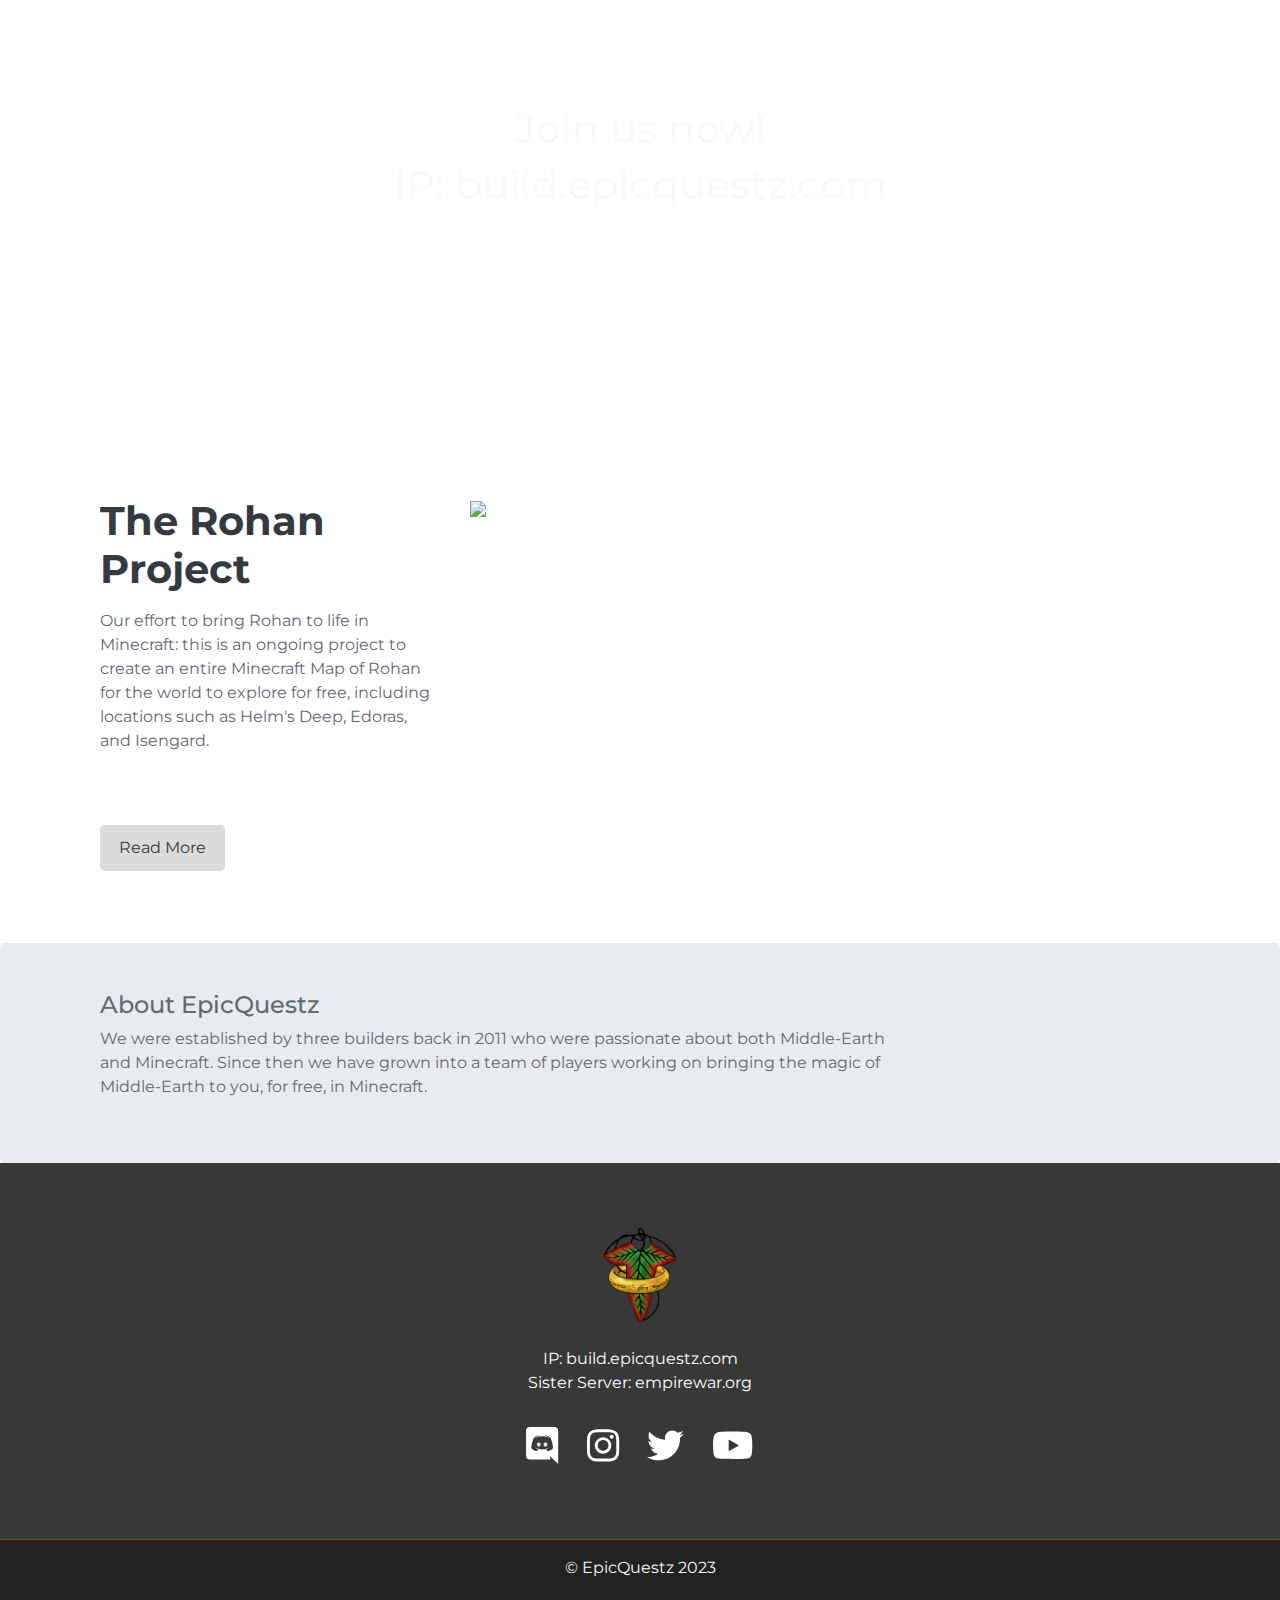
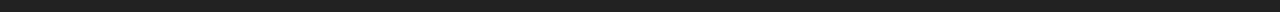
==== commit 89579be1: "General changes" ====
--- a/index.html
+++ b/index.html
@@ -60,7 +60,7 @@
 								<h1>EpicQuestz</h1>
 								<div class="border-top border-primary w-50 mx-auto my-3"></div>
 								<h3 class="pb=3">Middle-Earth For All</h3>
-								<a href="#" class="btn btn-light btn-lg">Our Downloads</a>
+								<a href="downloads.html" class="btn btn-light btn-lg">Our Downloads</a>
 							</div>
 						</div>
 					</div>
@@ -117,20 +117,20 @@
 				<div class="col-md-4 my-4">
 					<img src="img/1.jpg" class="w-100">
 					<h4 class="my-4">Map Downloads</h4>
-					<p>Lorem ipsum dolor sit amet, consectetur adipiscing elit, sed do eiusmod tempor incididunt ut labore et dolore magna aliqua.</p>
-					<a href="#" class="btn btn-outline-dark btn-md">Downloads</a>
+					<p>Download and explore the maps EpicQuestz has created over the past decade. It's easy and free to tour Middle-Earth in Minecraft!</p>
+					<a href="downloads.html" class="btn btn-outline-dark btn-md">Downloads</a>
 				</div>
 				<div class="col-md-4 my-4">
 					<img src="img/1.jpg" class="w-100">
 					<h4 class="my-4">Current Projects</h4>
-					<p>Lorem ipsum dolor sit amet, consectetur adipiscing elit, sed do eiusmod tempor incididunt ut labore et dolore magna aliqua.</p>
-					<a href="#" class="btn btn-outline-dark btn-md">Learn More</a>
+					<p>Check out which Middle-Earth locations we're currently working on building - join build.epicquestz.com to see progress in-person!</p>
+					<a href="projects.html" class="btn btn-outline-dark btn-md">Our Projects</a>
 				</div>
 				<div class="col-md-4 my-4">
 					<img src="img/1.jpg" class="w-100">
 					<h4 class="my-4">Join the Team</h4>
 					<p>Although anyone can join and look around, only Builders can help out in the creation of maps and locations from Middle-Earth.</p>
-					<a href="#" class="btn btn-outline-dark btn-md">Learn More</a>
+					<a href="apply.html" class="btn btn-outline-dark btn-md">Learn More</a>
 				</div>
 			</div>
 		</div>
@@ -165,8 +165,8 @@
 		<div class="row py-4">
 			<div class="col-lg-4 mb-4 my-lg-auto">
 				<h1 class="text-dark font-weight-bold mb-3">The Rohan Project</h1>
-				<p class="mb-4">Lorem ipsum dolor sit amet, consectetur adipiscing elit, sed do eiusmod tempor incididunt ut labore et dolore magna aliqua.</p>
-				<a href="#" class="btn btn-outline-dark btn-lg">Read More</a>
+				<p class="mb-4">Our effort to bring Rohan to life in Minecraft: this is an ongoing project to create an entire Minecraft Map of Rohan for the world to explore for free, including locations such as Helm's Deep, Edoras, and Isengard.</p>
+				<a href="rohan.html" class="btn btn-outline-dark btn-lg">Read More</a>
 			</div>
 			<div class="col-lg-8"><img src="img/Rohan.png" class="w-100"></div>
 		</div>
--- a/css/style.css
+++ b/css/style.css
@@ -66,6 +66,10 @@
 
 .border-primary {
 	border-top: .2rem solid #FF0000!important;
+}
+
+.border-green{
+	border-top: .2rem solid #006400!important;
 }
 
 .btn-lg {
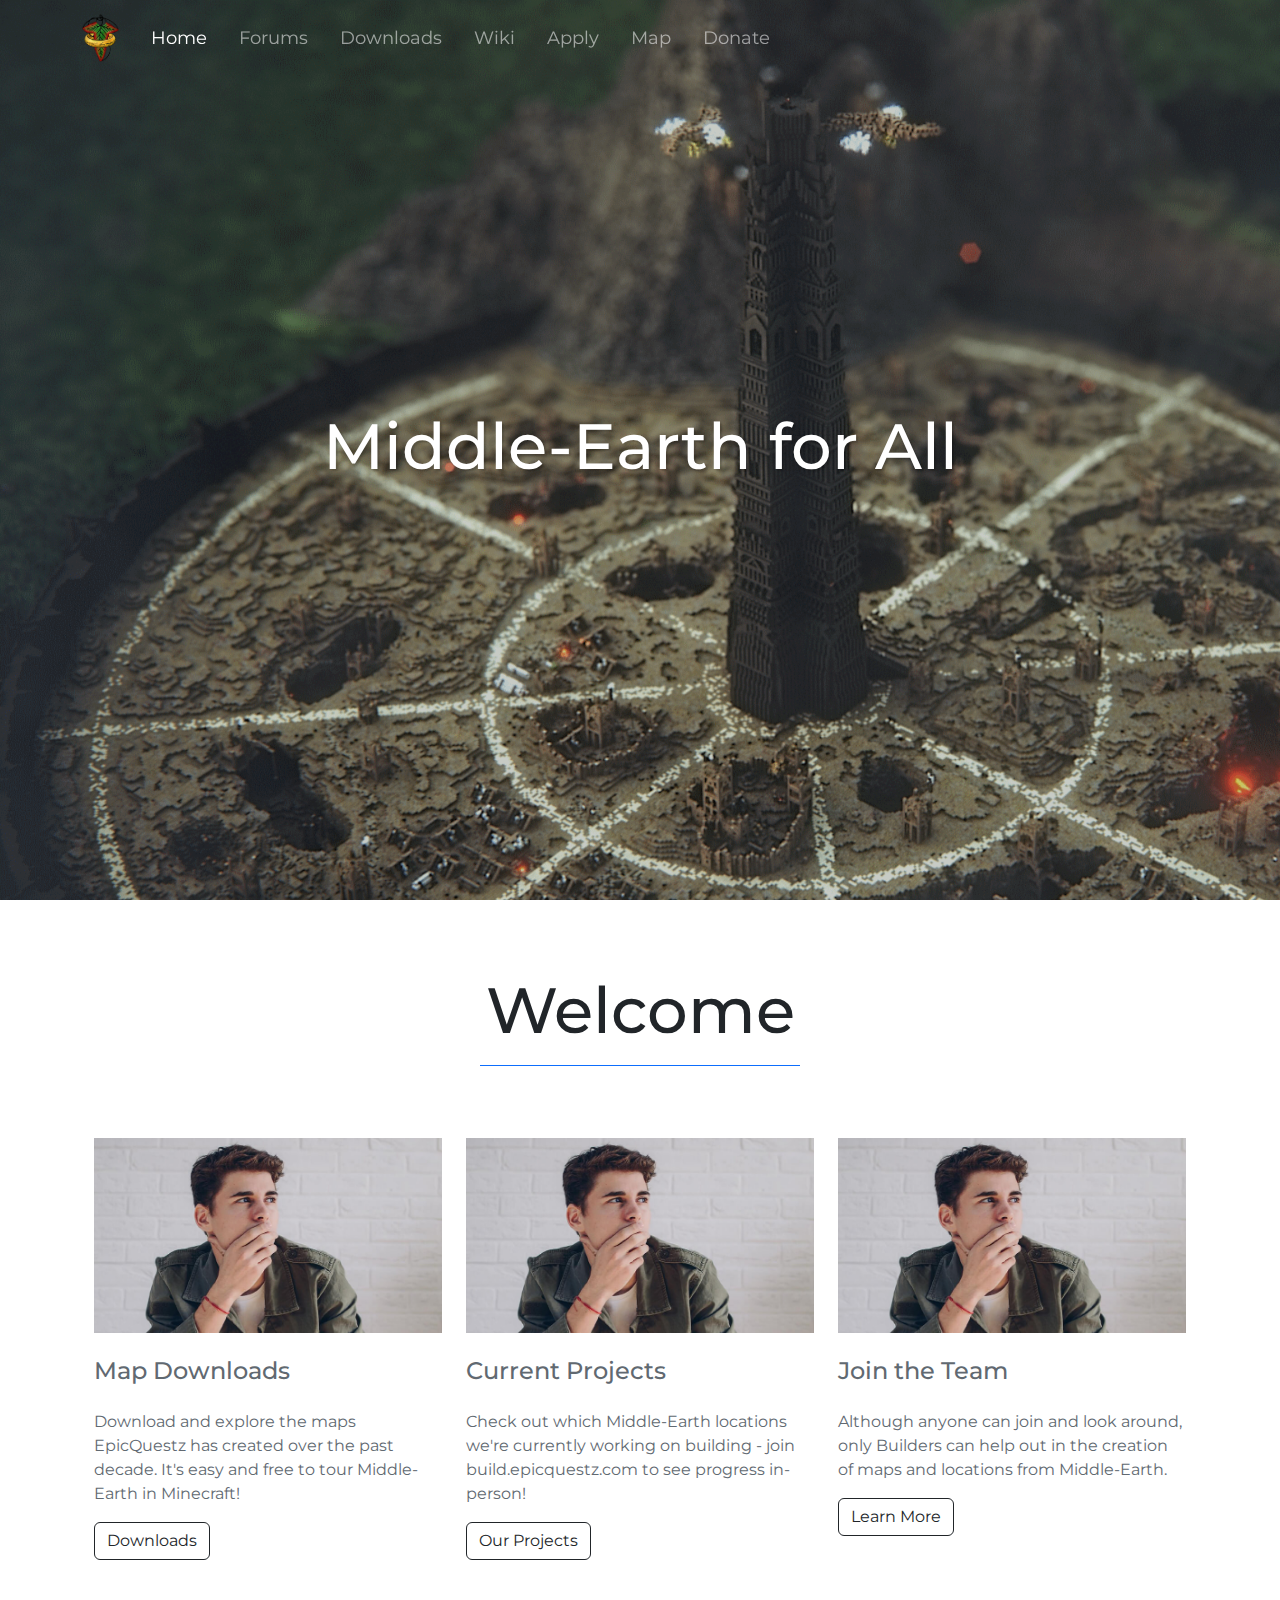
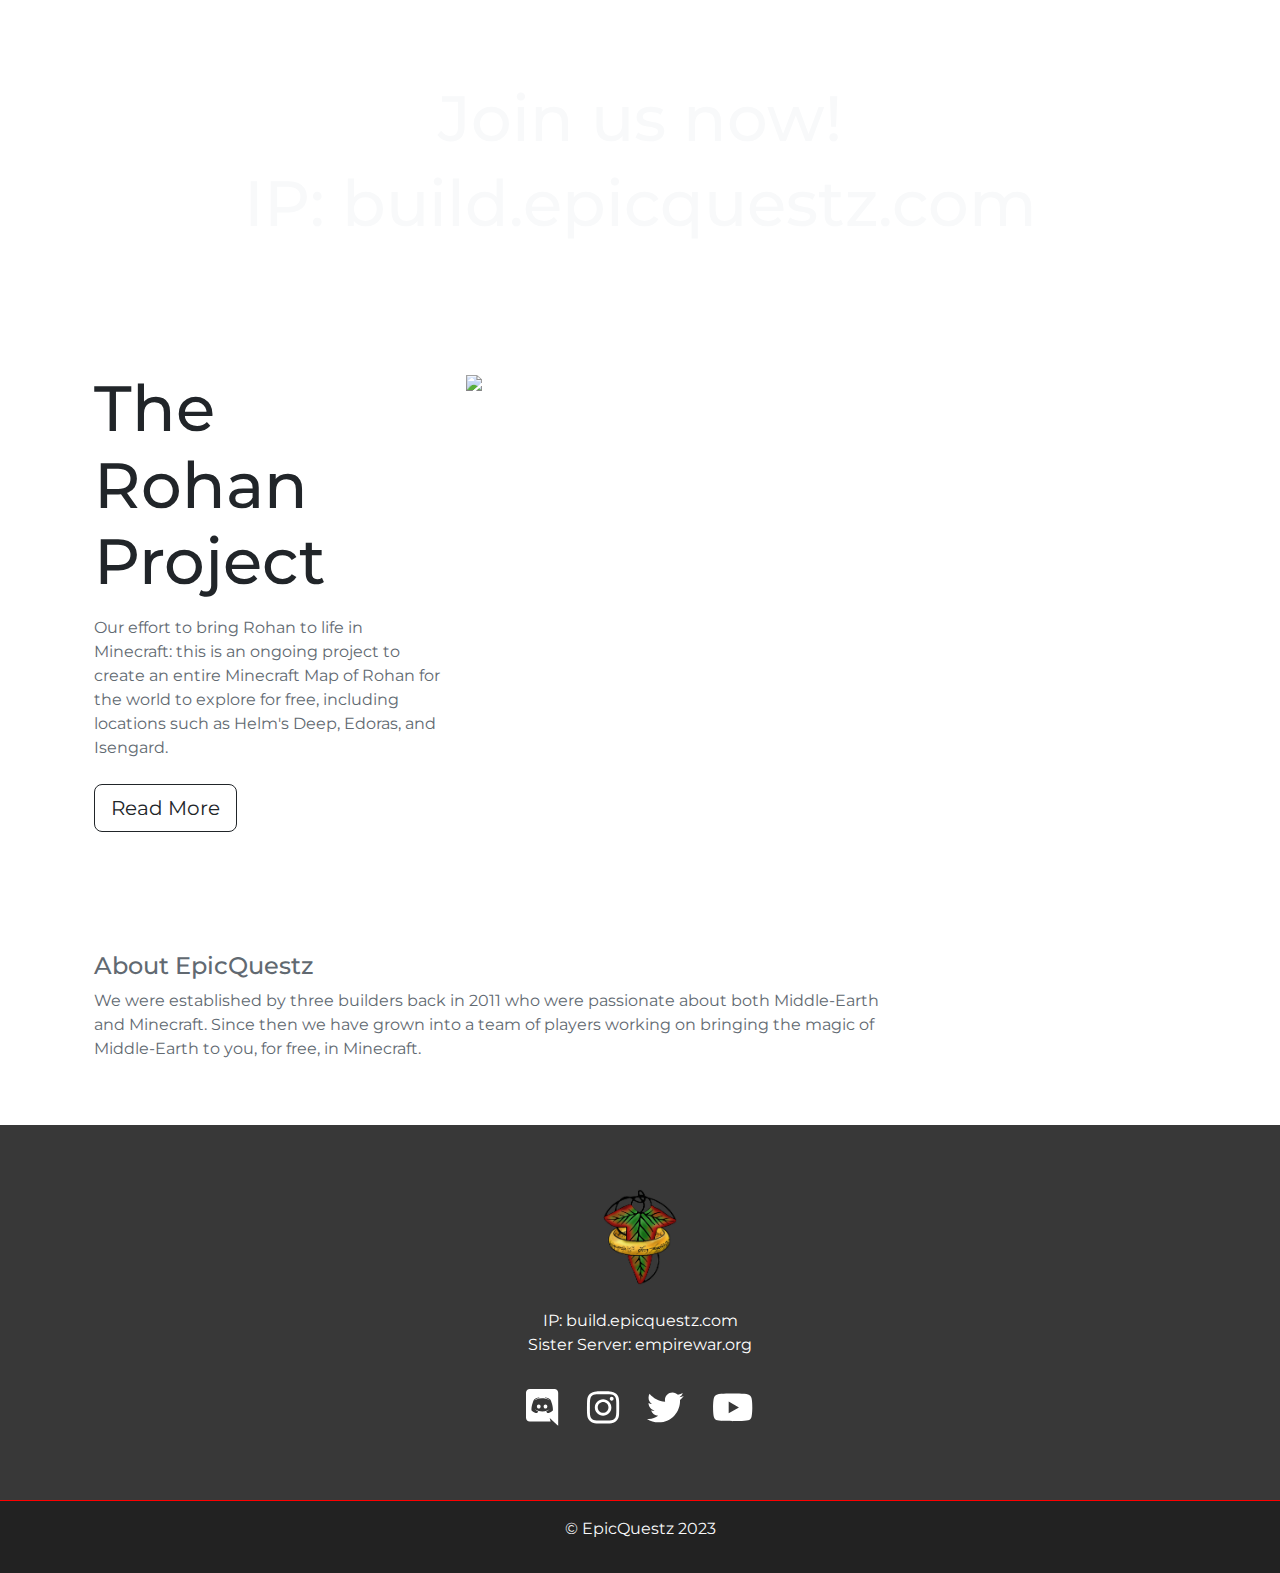
==== commit d44df7a7: "Stylistic experimentation" ====
--- a/index.html
+++ b/index.html
@@ -6,132 +6,92 @@
 	<meta http-equiv="X-UA-Compatible" content="ie=edge">
 	<title>EpicQuestz | Middle-Earth for All</title>
 	<link rel="shortcut icon" href="img/favicon.png">
-	<!-- Bootstrap 4.5 CSS -->
+	<!-- Bootstrap 5.3.3 CSS -->
 	<link rel="stylesheet" href="css/bootstrap.min.css">
 	<!-- Style CSS -->
 	<link rel="stylesheet" href="css/style.css">
 	<!-- Google Fonts -->
 	<link href="https://fonts.googleapis.com/css?family=Montserrat:300,400,500,600,700&display=swap" rel="stylesheet">
 </head>
+
 <body>
 
-
-
 	<!-- Navigation -->
-	<nav class="navbar bg-dark navbar-dark navbar-expand-lg">
+	
+	<nav class="navbar navbar-expand-lg fixed-top" data-bs-theme="dark">
 		<div class="container">
-			<a href="index.html" class="navbar-brand"><img src="img/logo.png" alt="Logo"></a>
-			
-			<button class="navbar-toggler" type="button" data-toggle="collapse" data-target="#navbarResonsive">
+			<a class="navbar-brand" href="index.html"><img src="img/logo.png" alt="Logo"></a>
+		
+			<button class="navbar-toggler" type="button" data-bs-toggle="collapse" data-bs-target="#navbarScroll" aria-controls="navbarScroll" aria-expanded="false" aria-label="Toggle navigation">
 				<span class="navbar-toggler-icon"></span>
 			</button>
-			
-			
-			<div class="collapse navbar-collapse" id="navbarResponsive">
-				<ul class="navbar-nav ml-auto">
-					<li class="nav-item"><a href="index.html" class="nav-link active">Home</a></li>
-					<li class="nav-item"><a href="" class="nav-link">Forums</a></li>
-					<li class="nav-item"><a href="downloads.html" class="nav-link">Downloads</a></li>
-					<li class="nav-item"><a href="" class="nav-link">Wiki</a></li>
-					<li class="nav-item"><a href="" class="nav-link">Apply</a></li>
-					<li class="nav-item"><a href="" class="nav-link">Map</a></li>
-					<li class="nav-item"><a href="" class="nav-link">Donate</a></li>
+		
+			<div class="collapse navbar-collapse" id="navbarScroll">
+				<ul class="navbar-nav me-auto my-2 my-lg-0 navbar-nav-scroll" style="--bs-scroll-height: 100px;">
+					<li class="nav-item">
+						<a class="nav-link active" aria-current="page" href="index.html">Home</a>
+					</li>
+					<li class="nav-item">
+						<a class="nav-link" href="#">Forums</a>
+					</li>
+					<li class="nav-item">
+						<a class="nav-link" href="downloads.html">Downloads</a>
+					</li>
+					<li class="nav-item">
+						<a class="nav-link" href="#">Wiki</a>
+					</li>
+					<li class="nav-item">
+						<a class="nav-link" href="#">Apply</a>
+					</li>
+					<li class="nav-item">
+						<a class="nav-link" href="#">Map</a>
+					</li>
+					<li class="nav-item">
+						<a class="nav-link" href="#">Donate</a>
+					</li>
 				</ul>
-				
-				
 			</div>
-		
 		</div>
 	</nav>
 
 
-	<!-- Image Carousel -->
-
-	<div id="carousel" class="carousel slide row" data-ride="carousel" data-interval="5000">
-
-		<!-- Carousel Content -->
-		<div id="carousel-inner" class="w-100">
-			<div class="carousel-item active">
-				<img src="img/carousel/2.png" class="w-100">
-				<div class="carousel-caption">
-					<div class="container">
-						<div class="row justify-content-center">
-							<div class="col-8 d-none d-lg-block py-3 px-0">
-								<h1>EpicQuestz</h1>
-								<div class="border-top border-primary w-50 mx-auto my-3"></div>
-								<h3 class="pb=3">Middle-Earth For All</h3>
-								<a href="downloads.html" class="btn btn-light btn-lg">Our Downloads</a>
-							</div>
-						</div>
-					</div>
-				</div>
-			</div>
-			<div class="carousel-item">
-				<img src="img/carousel/1.png" class="w-100">
-				<div class="carousel-caption">
-					<div class="container">
-						<div class="row justify-content-center">
-							<div class="col-8 d-none d-lg-block py-3 px-0">
-								<h1>EpicQuestz</h1>
-								<div class="border-top border-primary w-50 mx-auto my-3"></div>
-								<h3 class="pb=3">build.epicquestz.com</h3>
-								<a href="#" class="btn btn-light btn-lg">Join Us!</a>
-							</div>
-						</div>
-					</div>
-				</div>
-			</div>
-			<div class="carousel-item">
-				<img src="img/carousel/3.png" class="w-100">
-				<div class="carousel-caption">
-					<div class="container">
-						<div class="row justify-content-center">
-							<div class="col-8 d-none d-lg-block py-3 px-0">
-								<h1>EpicQuestz</h1>
-								<div class="border-top border-primary w-50 mx-auto my-3"></div>
-								<h3 class="pb=3">Tolkien in Minecraft</h3>
-								<a href="#" class="btn btn-light btn-lg">About Us</a>
-							</div>
-						</div>
-					</div>
-				</div>
-			</div>
+	<!-- Masthead -->
+	
+	<div class="masthead" style="background-image: url('./img/isen.png');">
+		<div class="color-overlay d-flex justify-content-center align-items-center">
+			<h1>Middle-Earth for All</h1>
 		</div>
 	</div>
 
-
-
 	
 	<!-- Main Page Heading -->
-	<div>
-		<div class="col-12 text-center mt-5">
-			<h1 class="text-dark pt-4">Welcome</h1>
-			<div class="border-top border-primary w-25 mx-auto my-3">
-			</div>
+	<div class="col-12 text-center mt-5">
+		<h1 class="text-dark pt-4">Welcome</h1>
+		<div class="border-top border-primary w-25 mx-auto my-3">
 		</div>
+	</div>
 		
 	<!-- Three Column Section -->	
 
-		<div class="container">
-			<div class="row my-5">
-				<div class="col-md-4 my-4">
-					<img src="img/1.jpg" class="w-100">
-					<h4 class="my-4">Map Downloads</h4>
-					<p>Download and explore the maps EpicQuestz has created over the past decade. It's easy and free to tour Middle-Earth in Minecraft!</p>
-					<a href="downloads.html" class="btn btn-outline-dark btn-md">Downloads</a>
-				</div>
-				<div class="col-md-4 my-4">
-					<img src="img/1.jpg" class="w-100">
-					<h4 class="my-4">Current Projects</h4>
-					<p>Check out which Middle-Earth locations we're currently working on building - join build.epicquestz.com to see progress in-person!</p>
-					<a href="projects.html" class="btn btn-outline-dark btn-md">Our Projects</a>
-				</div>
-				<div class="col-md-4 my-4">
-					<img src="img/1.jpg" class="w-100">
-					<h4 class="my-4">Join the Team</h4>
-					<p>Although anyone can join and look around, only Builders can help out in the creation of maps and locations from Middle-Earth.</p>
-					<a href="apply.html" class="btn btn-outline-dark btn-md">Learn More</a>
-				</div>
+	<div class="container">
+		<div class="row my-5">
+			<div class="col-md-4 my-4">
+				<img src="img/1.jpg" class="w-100">
+				<h4 class="my-4">Map Downloads</h4>
+				<p>Download and explore the maps EpicQuestz has created over the past decade. It's easy and free to tour Middle-Earth in Minecraft!</p>
+				<a href="downloads.html" class="btn btn-outline-dark btn-md">Downloads</a>
+			</div>
+			<div class="col-md-4 my-4">
+				<img src="img/1.jpg" class="w-100">
+				<h4 class="my-4">Current Projects</h4>
+				<p>Check out which Middle-Earth locations we're currently working on building - join build.epicquestz.com to see progress in-person!</p>
+				<a href="projects.html" class="btn btn-outline-dark btn-md">Our Projects</a>
+			</div>
+			<div class="col-md-4 my-4">
+				<img src="img/1.jpg" class="w-100">
+				<h4 class="my-4">Join the Team</h4>
+				<p>Although anyone can join and look around, only Builders can help out in the creation of maps and locations from Middle-Earth.</p>
+				<a href="apply.html" class="btn btn-outline-dark btn-md">Learn More</a>
 			</div>
 		</div>
 	</div>
@@ -220,12 +180,12 @@
 
 	<!-- jQuery -->
 	<script src="js/jquery-3.5.1.min.js"></script>
-	<!-- Bootstrap 4.5 JS -->
-	<script src="js/bootstrap.min.js"></script>
-	<!-- Popper JS -->
-	<script src="js/popper.min.js"></script>
+	<!-- Bootstrap 5.3.3 JS -->
+	<script src="js/bootstrap.bundle.min.js"></script>
 	<!-- Font Awesome -->
 	<script src="js/all.min.js"></script>
+	<!-- General Script -->
+	<script src="js/general.js"></script>
 
 	<!-- End Script Source Files -->
 </body>
